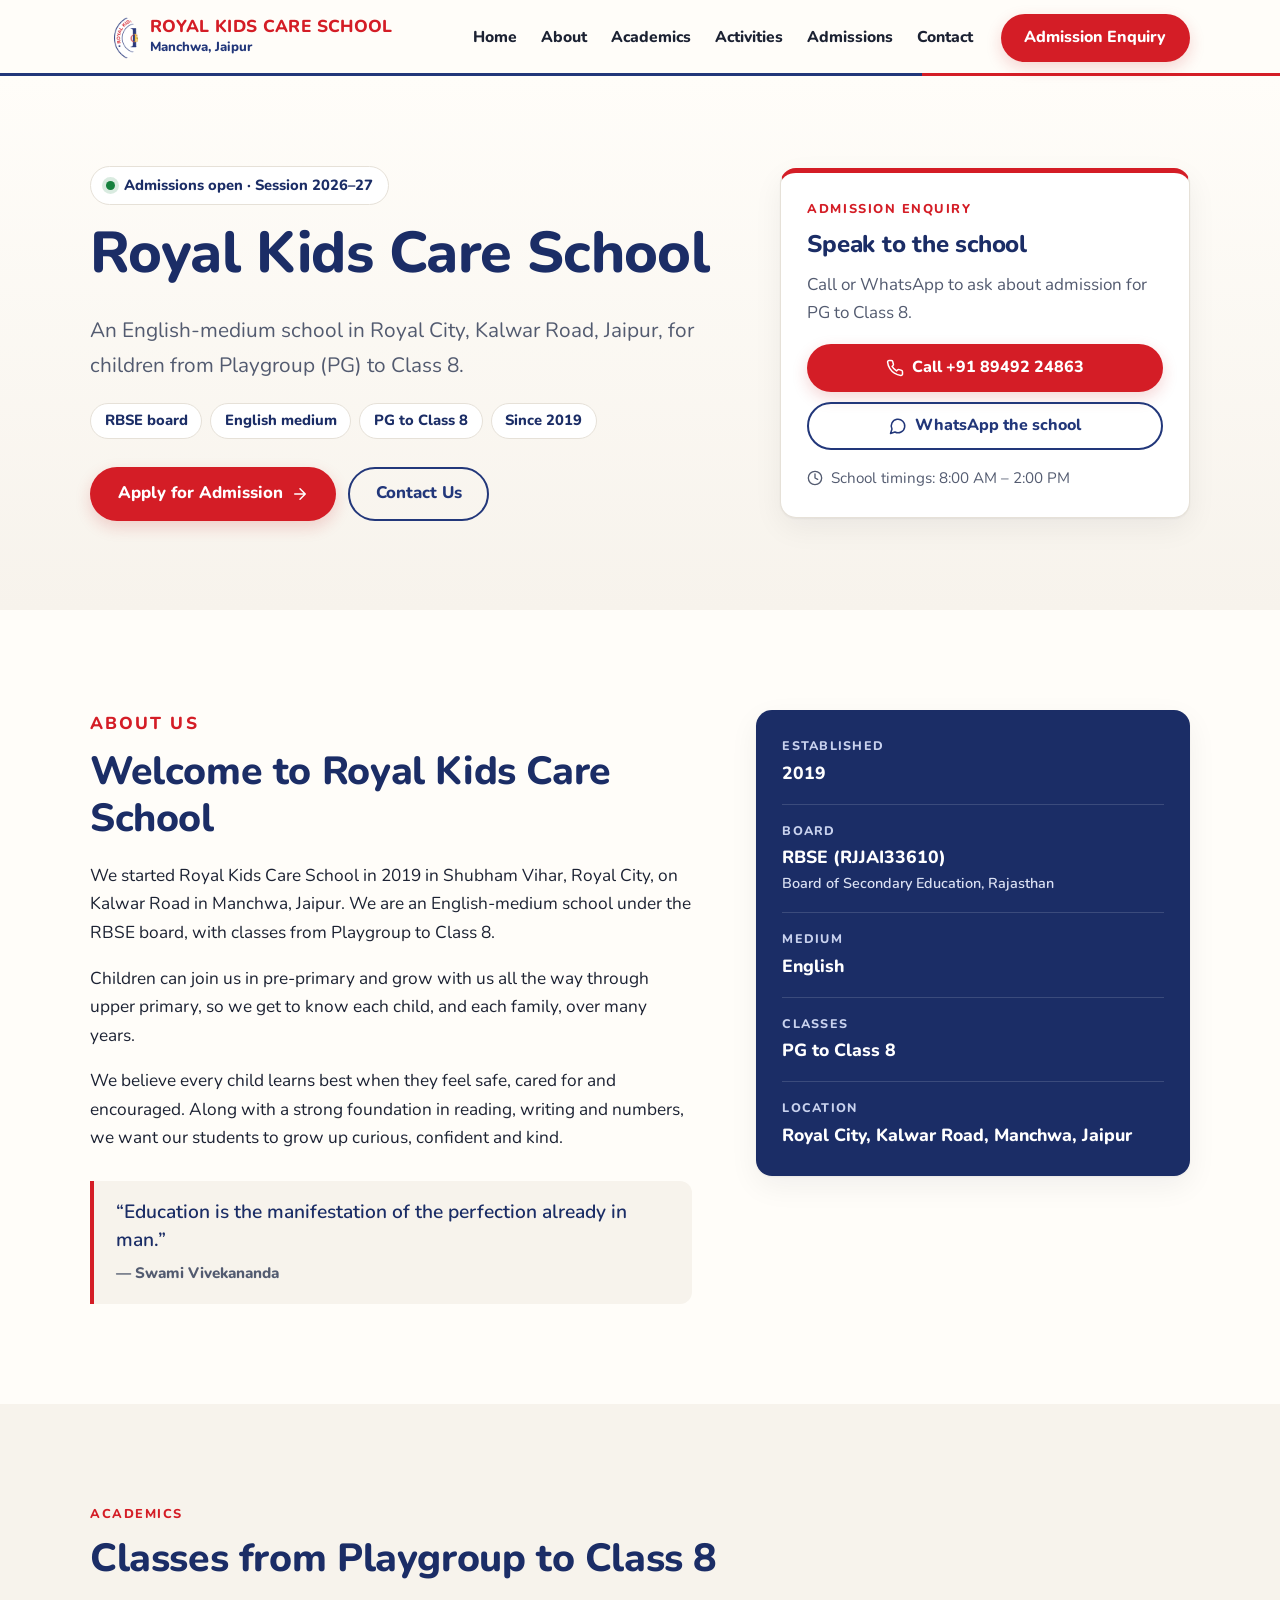
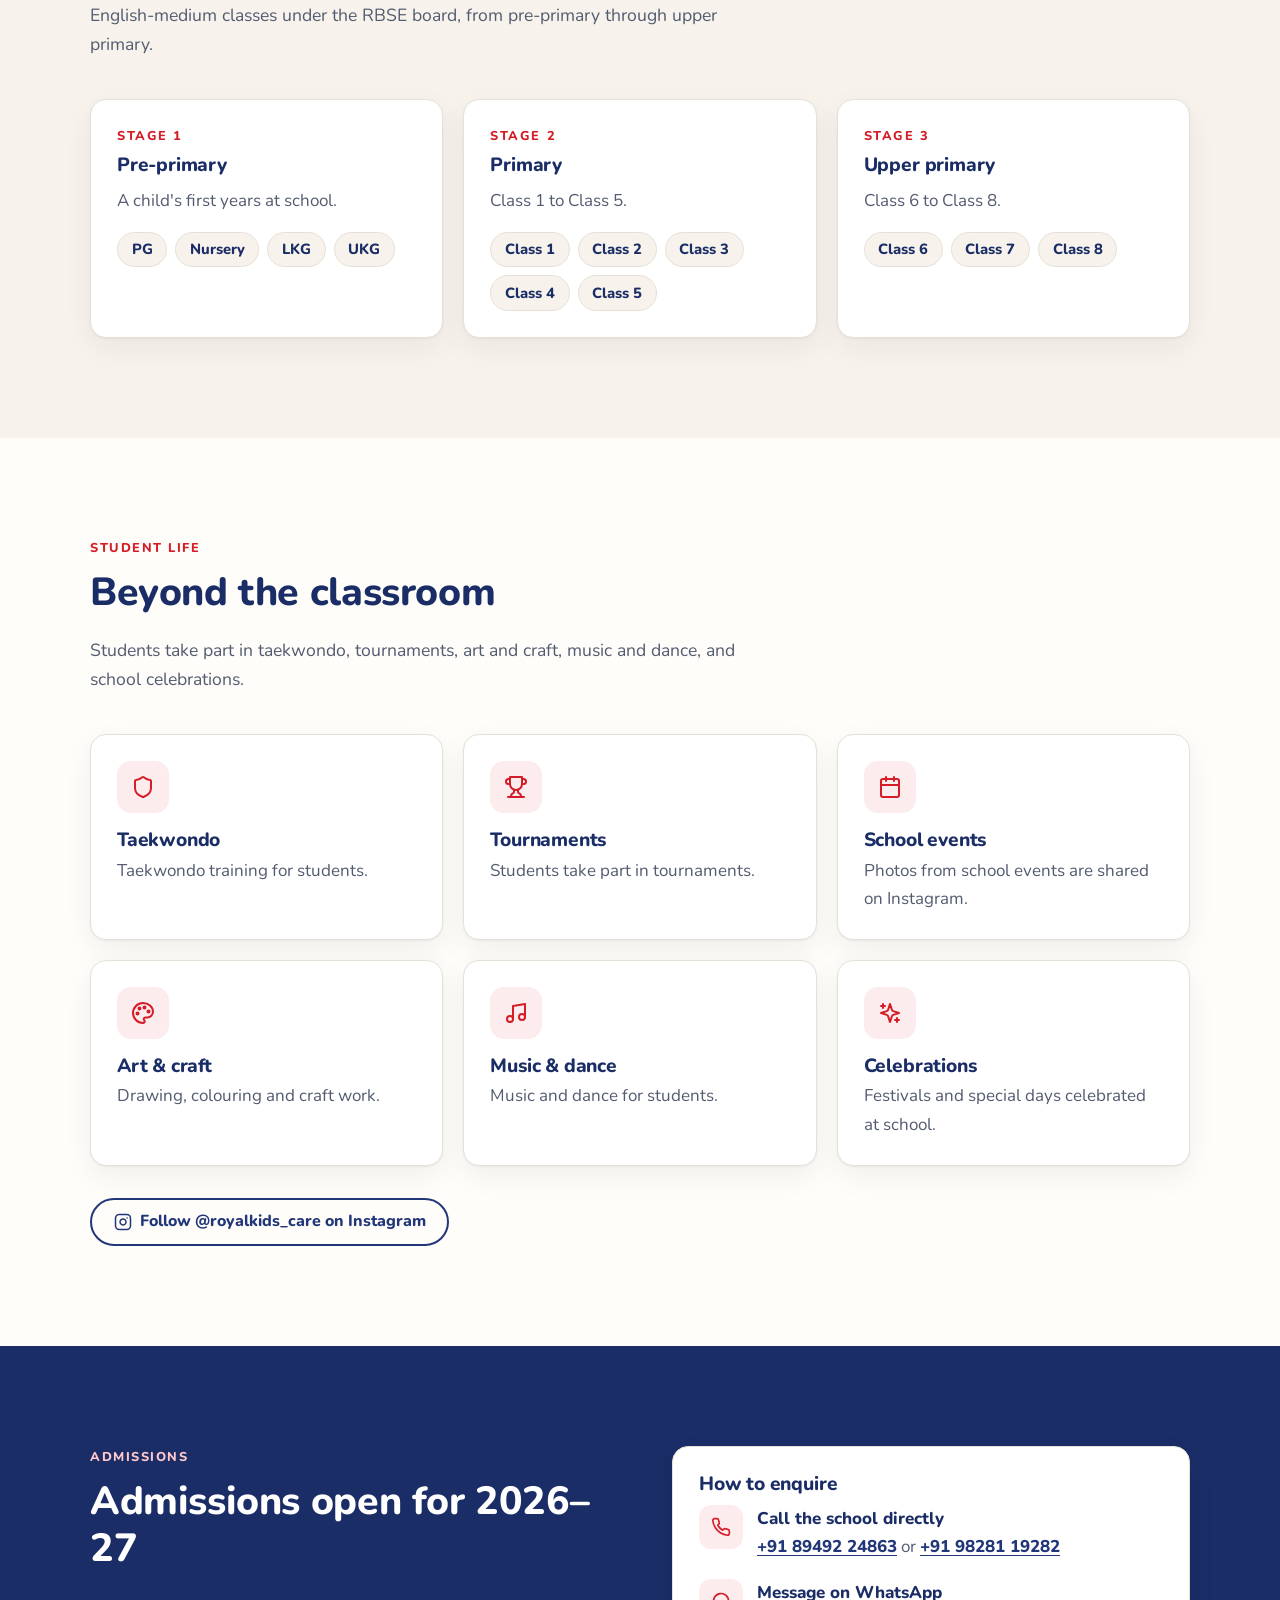
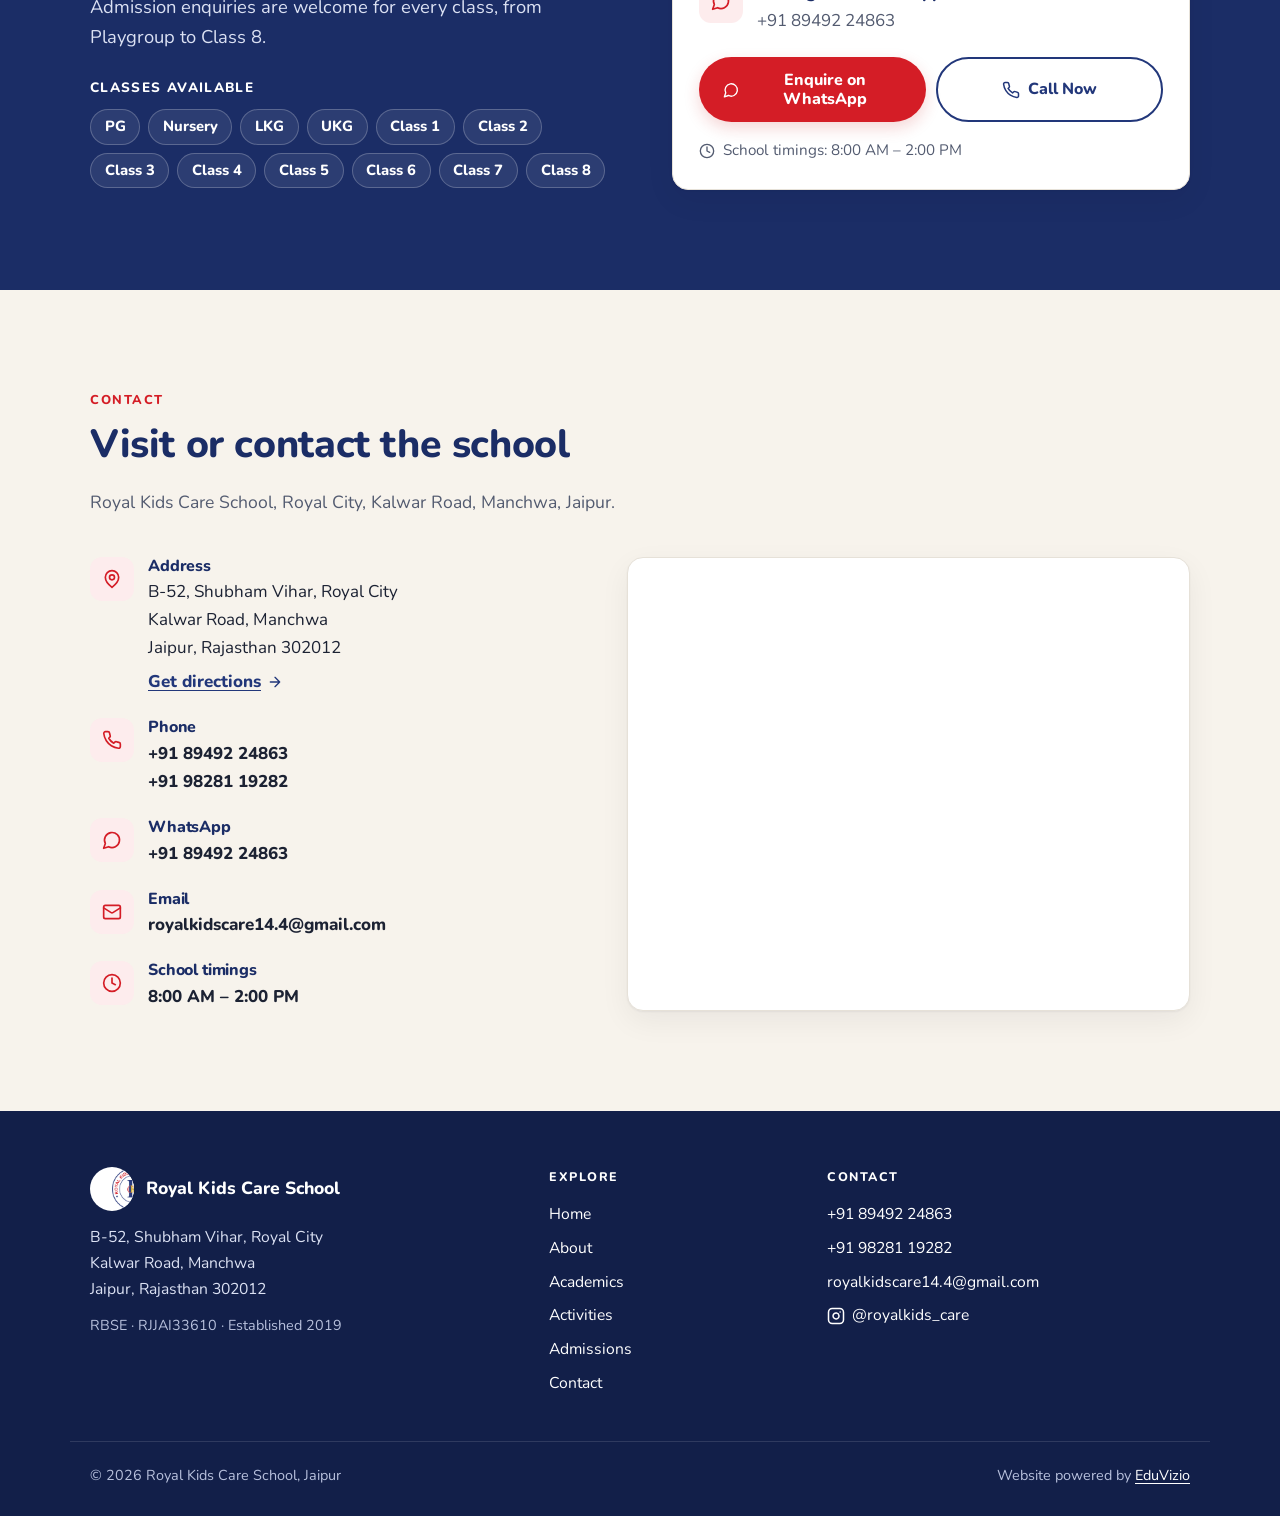
==== index.html @ eaf53ec9 "first" ====
<!doctype html>
<html lang="en-IN">
  <head>
    <meta charset="UTF-8" />
    <meta name="viewport" content="width=device-width, initial-scale=1, viewport-fit=cover" />
    <script>document.documentElement.classList.add('js')</script>
    <title>Royal Kids Care School, Jaipur | English Medium, PG to Class 8</title>
    <meta name="description" content="Royal Kids Care School in Royal City, Kalwar Road, Manchwa, Jaipur: an English-medium RBSE school for Playgroup to Class 8, established in 2019. Admissions open for 2026–27." />
    <link rel="canonical" href="https://royalkidscare.eduvizio.com/" />
    <meta name="theme-color" content="#1b2d66" />
    <meta property="og:type" content="website" />
    <meta property="og:site_name" content="Royal Kids Care School" />
    <meta property="og:title" content="Royal Kids Care School, Jaipur | English Medium, PG to Class 8" />
    <meta property="og:description" content="Royal Kids Care School in Royal City, Kalwar Road, Manchwa, Jaipur: an English-medium RBSE school for Playgroup to Class 8, established in 2019. Admissions open for 2026–27." />
    <meta property="og:url" content="https://royalkidscare.eduvizio.com/" />
    <meta property="og:locale" content="en_IN" />
    <meta name="twitter:card" content="summary" />
    <meta property="og:image" content="https://royalkidscare.eduvizio.com/logo.png" />
    <link rel="icon" href="logo.png" />
    <script type="application/ld+json">{"@context":"https://schema.org","@type":"School","name":"Royal Kids Care School","url":"https://royalkidscare.eduvizio.com/","logo":"https://royalkidscare.eduvizio.com/logo.png","image":"https://royalkidscare.eduvizio.com/logo.png","foundingDate":"2019","telephone":["+918949224863","+919828119282"],"email":"royalkidscare14.4@gmail.com","address":{"@type":"PostalAddress","streetAddress":"B-52, Shubham Vihar, Royal City, Kalwar Road, Manchwa","addressLocality":"Jaipur","addressRegion":"Rajasthan","postalCode":"302012","addressCountry":"IN"},"sameAs":["https://www.instagram.com/royalkids_care/"]}</script>
    <script type="module" crossorigin src="./assets/index-CPxbyKMM.js"></script>
    <link rel="stylesheet" crossorigin href="./assets/index-C3GhK0NW.css">
  </head>
  <body>
    <div id="root"><a class="skip-link" href="#main">Skip to content</a><header class="site-header" data-header="true"><div class="wrap header-inner"><a class="brand" href="#top"><img class="logo" src="logo.png" alt="" width="48" height="48"/><span class="brand-text"><span class="brand-name">Royal Kids Care School</span><span class="brand-place">Manchwa, Jaipur</span></span></a><button type="button" class="nav-toggle" aria-expanded="false" aria-controls="site-nav" data-nav-toggle="true"><svg class="icon-open" width="22" height="22" viewBox="0 0 24 24" fill="none" stroke="currentColor" stroke-width="2" stroke-linecap="round" stroke-linejoin="round" aria-hidden="true" focusable="false"><path d="M4 6h16M4 12h16M4 18h16"></path></svg><svg class="icon-close" width="22" height="22" viewBox="0 0 24 24" fill="none" stroke="currentColor" stroke-width="2" stroke-linecap="round" stroke-linejoin="round" aria-hidden="true" focusable="false"><path d="M18 6 6 18M6 6l12 12"></path></svg><span class="sr-only">Menu</span></button><nav id="site-nav" class="site-nav" aria-label="Main" data-nav="true"><ul><li><a href="#top">Home</a></li><li><a href="#about">About</a></li><li><a href="#academics">Academics</a></li><li><a href="#activities">Activities</a></li><li><a href="#admissions">Admissions</a></li><li><a href="#contact">Contact</a></li></ul><a class="btn btn-primary header-cta" href="#admissions">Admission Enquiry</a></nav></div></header><main id="main"><section class="hero" id="top" aria-labelledby="hero-title"><div class="wrap hero-grid"><div class="hero-copy"><p class="badge"><span class="badge-dot" aria-hidden="true"></span>Admissions open · Session 2026–27</p><h1 id="hero-title">Royal Kids Care School</h1><p class="lead">An English-medium school in Royal City, Kalwar Road, Jaipur, for children from Playgroup (PG) to Class 8.</p><ul class="chips" aria-label="Key facts"><li>RBSE board</li><li>English medium</li><li>PG to Class 8</li><li>Since 2019</li></ul><div class="actions"><a class="btn btn-primary btn-lg" href="#admissions">Apply for Admission <svg width="18" height="18" viewBox="0 0 24 24" fill="none" stroke="currentColor" stroke-width="2" stroke-linecap="round" stroke-linejoin="round" aria-hidden="true" focusable="false"><path d="M5 12h14m-7-7 7 7-7 7"></path></svg></a><a class="btn btn-outline btn-lg" href="#contact">Contact Us</a></div></div><aside class="card hero-card" aria-labelledby="hero-card-title"><p class="eyebrow">Admission enquiry</p><h2 id="hero-card-title">Speak to the school</h2><p class="muted">Call or WhatsApp to ask about admission for PG to Class 8.</p><div class="stack"><a class="btn btn-primary" href="tel:+918949224863"><svg width="18" height="18" viewBox="0 0 24 24" fill="none" stroke="currentColor" stroke-width="2" stroke-linecap="round" stroke-linejoin="round" aria-hidden="true" focusable="false"><path d="M22 16.92v3a2 2 0 0 1-2.18 2 19.79 19.79 0 0 1-8.63-3.07 19.5 19.5 0 0 1-6-6 19.79 19.79 0 0 1-3.07-8.67A2 2 0 0 1 4.11 2h3a2 2 0 0 1 2 1.72 12.84 12.84 0 0 0 .7 2.81 2 2 0 0 1-.45 2.11L8.09 9.91a16 16 0 0 0 6 6l1.27-1.27a2 2 0 0 1 2.11-.45 12.84 12.84 0 0 0 2.81.7A2 2 0 0 1 22 16.92z"></path></svg> Call +91 89492 24863</a><a class="btn btn-outline" href="https://wa.me/918949224863?text=Hello%2C%20I%20would%20like%20to%20enquire%20about%20admission%20for%20the%202026%E2%80%9327%20session%20at%20Royal%20Kids%20Care%20School." target="_blank" rel="noopener noreferrer"><svg width="18" height="18" viewBox="0 0 24 24" fill="none" stroke="currentColor" stroke-width="2" stroke-linecap="round" stroke-linejoin="round" aria-hidden="true" focusable="false"><path d="M7.9 20A9 9 0 1 0 4 16.1L2 22Z"></path></svg> WhatsApp the school</a></div><p class="meta-line"><svg width="16" height="16" viewBox="0 0 24 24" fill="none" stroke="currentColor" stroke-width="2" stroke-linecap="round" stroke-linejoin="round" aria-hidden="true" focusable="false"><circle cx="12" cy="12" r="10"></circle><path d="M12 6v6l4 2"></path></svg> School timings: 8:00 AM – 2:00 PM</p></aside></div></section><section id="about" class="section" aria-labelledby="about-title"><div class="wrap about-grid"><div class="about-copy"><p class="eyebrow">About us</p><h2 id="about-title">Welcome to Royal Kids Care School</h2><p>We started Royal Kids Care School in 2019 in Shubham Vihar, Royal City, on Kalwar Road in Manchwa, Jaipur. We are an English-medium school under the RBSE board, with classes from Playgroup to Class 8.</p><p>Children can join us in pre-primary and grow with us all the way through upper primary, so we get to know each child, and each family, over many years.</p><p>We believe every child learns best when they feel safe, cared for and encouraged. Along with a strong foundation in reading, writing and numbers, we want our students to grow up curious, confident and kind.</p><figure class="about-quote"><blockquote><p>“Education is the manifestation of the perfection already in man.”</p></blockquote><figcaption>— Swami Vivekananda</figcaption></figure></div><aside class="facts-card" aria-label="School details"><dl class="facts"><div><dt>Established</dt><dd>2019</dd></div><div><dt>Board</dt><dd>RBSE (RJJAI33610)<span class="facts-sub">Board of Secondary Education, Rajasthan</span></dd></div><div><dt>Medium</dt><dd>English</dd></div><div><dt>Classes</dt><dd>PG to Class 8</dd></div><div><dt>Location</dt><dd>Royal City, Kalwar Road, Manchwa, Jaipur</dd></div></dl></aside></div></section><section id="academics" class="section section-tint" aria-labelledby="academics-title"><div class="wrap"><div class="section-head"><p class="eyebrow">Academics</p><h2 id="academics-title">Classes from Playgroup to Class 8</h2><p class="section-lead">English-medium classes under the RBSE board, from pre-primary through upper primary.</p></div><div class="grid-3"><article class="card card-lift stage"><p class="stage-num">Stage 1</p><h3>Pre-primary</h3><p class="muted">A child&#x27;s first years at school.</p><ul class="chips" aria-label="Pre-primary classes"><li>PG</li><li>Nursery</li><li>LKG</li><li>UKG</li></ul></article><article class="card card-lift stage"><p class="stage-num">Stage 2</p><h3>Primary</h3><p class="muted">Class 1 to Class 5.</p><ul class="chips" aria-label="Primary classes"><li>Class 1</li><li>Class 2</li><li>Class 3</li><li>Class 4</li><li>Class 5</li></ul></article><article class="card card-lift stage"><p class="stage-num">Stage 3</p><h3>Upper primary</h3><p class="muted">Class 6 to Class 8.</p><ul class="chips" aria-label="Upper primary classes"><li>Class 6</li><li>Class 7</li><li>Class 8</li></ul></article></div></div></section><section id="activities" class="section" aria-labelledby="activities-title"><div class="wrap"><div class="section-head"><p class="eyebrow">Student life</p><h2 id="activities-title">Beyond the classroom</h2><p class="section-lead">Students take part in taekwondo, tournaments, art and craft, music and dance, and school celebrations.</p></div><div class="grid-3"><article class="card card-lift activity"><span class="icon-tile"><svg width="24" height="24" viewBox="0 0 24 24" fill="none" stroke="currentColor" stroke-width="2" stroke-linecap="round" stroke-linejoin="round" aria-hidden="true" focusable="false"><path d="M20 13c0 5-3.5 7.5-7.66 8.95a1 1 0 0 1-.67-.01C7.5 20.5 4 18 4 13V6a1 1 0 0 1 1-1c2 0 4.5-1.2 6.24-2.72a1.17 1.17 0 0 1 1.52 0C14.51 3.81 17 5 19 5a1 1 0 0 1 1 1z"></path></svg></span><h3>Taekwondo</h3><p class="muted">Taekwondo training for students.</p></article><article class="card card-lift activity"><span class="icon-tile"><svg width="24" height="24" viewBox="0 0 24 24" fill="none" stroke="currentColor" stroke-width="2" stroke-linecap="round" stroke-linejoin="round" aria-hidden="true" focusable="false"><path d="M6 9H4.5a2.5 2.5 0 0 1 0-5H6M18 9h1.5a2.5 2.5 0 0 0 0-5H18M4 22h16"></path><path d="M10 14.66V17c0 .55-.47.98-.97 1.21C7.85 18.75 7 20.24 7 22M14 14.66V17c0 .55.47.98.97 1.21C16.15 18.75 17 20.24 17 22"></path><path d="M18 2H6v7a6 6 0 0 0 12 0V2Z"></path></svg></span><h3>Tournaments</h3><p class="muted">Students take part in tournaments.</p></article><article class="card card-lift activity"><span class="icon-tile"><svg width="24" height="24" viewBox="0 0 24 24" fill="none" stroke="currentColor" stroke-width="2" stroke-linecap="round" stroke-linejoin="round" aria-hidden="true" focusable="false"><rect width="18" height="18" x="3" y="4" rx="2"></rect><path d="M8 2v4M16 2v4M3 10h18"></path></svg></span><h3>School events</h3><p class="muted">Photos from school events are shared on Instagram.</p></article><article class="card card-lift activity"><span class="icon-tile"><svg width="24" height="24" viewBox="0 0 24 24" fill="none" stroke="currentColor" stroke-width="2" stroke-linecap="round" stroke-linejoin="round" aria-hidden="true" focusable="false"><path d="M12 2C6.5 2 2 6.5 2 12s4.5 10 10 10c.93 0 1.65-.75 1.65-1.69 0-.44-.18-.84-.44-1.13-.29-.29-.44-.65-.44-1.13a1.64 1.64 0 0 1 1.67-1.67h2c3.05 0 5.55-2.5 5.55-5.55C21.97 6.01 17.46 2 12 2z"></path><circle cx="13.5" cy="6.5" r="1"></circle><circle cx="17.5" cy="10.5" r="1"></circle><circle cx="8.5" cy="7.5" r="1"></circle><circle cx="6.5" cy="12.5" r="1"></circle></svg></span><h3>Art &amp; craft</h3><p class="muted">Drawing, colouring and craft work.</p></article><article class="card card-lift activity"><span class="icon-tile"><svg width="24" height="24" viewBox="0 0 24 24" fill="none" stroke="currentColor" stroke-width="2" stroke-linecap="round" stroke-linejoin="round" aria-hidden="true" focusable="false"><path d="M9 18V5l12-2v13"></path><circle cx="6" cy="18" r="3"></circle><circle cx="18" cy="16" r="3"></circle></svg></span><h3>Music &amp; dance</h3><p class="muted">Music and dance for students.</p></article><article class="card card-lift activity"><span class="icon-tile"><svg width="24" height="24" viewBox="0 0 24 24" fill="none" stroke="currentColor" stroke-width="2" stroke-linecap="round" stroke-linejoin="round" aria-hidden="true" focusable="false"><path d="m12 3-1.9 5.8a2 2 0 0 1-1.3 1.3L3 12l5.8 1.9a2 2 0 0 1 1.3 1.3L12 21l1.9-5.8a2 2 0 0 1 1.3-1.3L21 12l-5.8-1.9a2 2 0 0 1-1.3-1.3Z"></path><path d="M5 3v4M3 5h4M19 17v4M17 19h4"></path></svg></span><h3>Celebrations</h3><p class="muted">Festivals and special days celebrated at school.</p></article></div><p class="section-foot"><a class="btn btn-outline" href="https://www.instagram.com/royalkids_care/" target="_blank" rel="noopener noreferrer"><svg width="18" height="18" viewBox="0 0 24 24" fill="none" stroke="currentColor" stroke-width="2" stroke-linecap="round" stroke-linejoin="round" aria-hidden="true" focusable="false"><rect width="20" height="20" x="2" y="2" rx="5"></rect><path d="M16 11.37A4 4 0 1 1 12.63 8 4 4 0 0 1 16 11.37z"></path><path d="M17.5 6.5h.01"></path></svg> Follow @royalkids_care on Instagram</a></p></div></section><section id="admissions" class="section admissions" aria-labelledby="admissions-title"><div class="wrap admissions-grid"><div><p class="eyebrow">Admissions</p><h2 id="admissions-title">Admissions open for 2026–27</h2><p class="admissions-lead">Admission enquiries are welcome for every class, from Playgroup to Class 8.</p><h3 class="small-title">Classes available</h3><ul class="chips chips-on-dark"><li>PG</li><li>Nursery</li><li>LKG</li><li>UKG</li><li>Class 1</li><li>Class 2</li><li>Class 3</li><li>Class 4</li><li>Class 5</li><li>Class 6</li><li>Class 7</li><li>Class 8</li></ul></div><div class="card enquire-card"><h3>How to enquire</h3><ul class="ways"><li><span class="icon-tile icon-tile-sm"><svg width="20" height="20" viewBox="0 0 24 24" fill="none" stroke="currentColor" stroke-width="2" stroke-linecap="round" stroke-linejoin="round" aria-hidden="true" focusable="false"><path d="M22 16.92v3a2 2 0 0 1-2.18 2 19.79 19.79 0 0 1-8.63-3.07 19.5 19.5 0 0 1-6-6 19.79 19.79 0 0 1-3.07-8.67A2 2 0 0 1 4.11 2h3a2 2 0 0 1 2 1.72 12.84 12.84 0 0 0 .7 2.81 2 2 0 0 1-.45 2.11L8.09 9.91a16 16 0 0 0 6 6l1.27-1.27a2 2 0 0 1 2.11-.45 12.84 12.84 0 0 0 2.81.7A2 2 0 0 1 22 16.92z"></path></svg></span><div><strong>Call the school directly</strong><p><span><a href="tel:+918949224863">+91 89492 24863</a></span><span> or <a href="tel:+919828119282">+91 98281 19282</a></span></p></div></li><li><span class="icon-tile icon-tile-sm"><svg width="20" height="20" viewBox="0 0 24 24" fill="none" stroke="currentColor" stroke-width="2" stroke-linecap="round" stroke-linejoin="round" aria-hidden="true" focusable="false"><path d="M7.9 20A9 9 0 1 0 4 16.1L2 22Z"></path></svg></span><div><strong>Message on WhatsApp</strong><p>+91 89492 24863</p></div></li></ul><div class="stack stack-2"><a class="btn btn-primary" href="https://wa.me/918949224863?text=Hello%2C%20I%20would%20like%20to%20enquire%20about%20admission%20for%20the%202026%E2%80%9327%20session%20at%20Royal%20Kids%20Care%20School." target="_blank" rel="noopener noreferrer"><svg width="18" height="18" viewBox="0 0 24 24" fill="none" stroke="currentColor" stroke-width="2" stroke-linecap="round" stroke-linejoin="round" aria-hidden="true" focusable="false"><path d="M7.9 20A9 9 0 1 0 4 16.1L2 22Z"></path></svg> Enquire on WhatsApp</a><a class="btn btn-outline" href="tel:+918949224863"><svg width="18" height="18" viewBox="0 0 24 24" fill="none" stroke="currentColor" stroke-width="2" stroke-linecap="round" stroke-linejoin="round" aria-hidden="true" focusable="false"><path d="M22 16.92v3a2 2 0 0 1-2.18 2 19.79 19.79 0 0 1-8.63-3.07 19.5 19.5 0 0 1-6-6 19.79 19.79 0 0 1-3.07-8.67A2 2 0 0 1 4.11 2h3a2 2 0 0 1 2 1.72 12.84 12.84 0 0 0 .7 2.81 2 2 0 0 1-.45 2.11L8.09 9.91a16 16 0 0 0 6 6l1.27-1.27a2 2 0 0 1 2.11-.45 12.84 12.84 0 0 0 2.81.7A2 2 0 0 1 22 16.92z"></path></svg> Call Now</a></div><p class="meta-line"><svg width="16" height="16" viewBox="0 0 24 24" fill="none" stroke="currentColor" stroke-width="2" stroke-linecap="round" stroke-linejoin="round" aria-hidden="true" focusable="false"><circle cx="12" cy="12" r="10"></circle><path d="M12 6v6l4 2"></path></svg> School timings: 8:00 AM – 2:00 PM</p></div></div></section><section id="contact" class="section section-tint" aria-labelledby="contact-title"><div class="wrap"><div class="section-head"><p class="eyebrow">Contact</p><h2 id="contact-title">Visit or contact the school</h2><p class="section-lead">Royal Kids Care School, Royal City, Kalwar Road, Manchwa, Jaipur.</p></div><div class="contact-grid"><ul class="contact-list"><li><span class="icon-tile icon-tile-sm"><svg width="20" height="20" viewBox="0 0 24 24" fill="none" stroke="currentColor" stroke-width="2" stroke-linecap="round" stroke-linejoin="round" aria-hidden="true" focusable="false"><path d="M20 10c0 6-8 12-8 12s-8-6-8-12a8 8 0 0 1 16 0Z"></path><circle cx="12" cy="10" r="3"></circle></svg></span><div><h3>Address</h3><address><span class="address-line">B-52, Shubham Vihar, Royal City</span><span class="address-line">Kalwar Road, Manchwa</span><span class="address-line">Jaipur, Rajasthan 302012</span></address><a class="text-link" href="https://www.google.com/maps/search/?api=1&amp;query=Royal%20Kids%20Care%2C%20B-52%20Shubham%20Vihar%2C%20Royal%20City%2C%20Manchwa%2C%20Jaipur" target="_blank" rel="noopener noreferrer">Get directions <svg width="16" height="16" viewBox="0 0 24 24" fill="none" stroke="currentColor" stroke-width="2" stroke-linecap="round" stroke-linejoin="round" aria-hidden="true" focusable="false"><path d="M5 12h14m-7-7 7 7-7 7"></path></svg></a></div></li><li><span class="icon-tile icon-tile-sm"><svg width="20" height="20" viewBox="0 0 24 24" fill="none" stroke="currentColor" stroke-width="2" stroke-linecap="round" stroke-linejoin="round" aria-hidden="true" focusable="false"><path d="M22 16.92v3a2 2 0 0 1-2.18 2 19.79 19.79 0 0 1-8.63-3.07 19.5 19.5 0 0 1-6-6 19.79 19.79 0 0 1-3.07-8.67A2 2 0 0 1 4.11 2h3a2 2 0 0 1 2 1.72 12.84 12.84 0 0 0 .7 2.81 2 2 0 0 1-.45 2.11L8.09 9.91a16 16 0 0 0 6 6l1.27-1.27a2 2 0 0 1 2.11-.45 12.84 12.84 0 0 0 2.81.7A2 2 0 0 1 22 16.92z"></path></svg></span><div><h3>Phone</h3><a class="contact-value" href="tel:+918949224863">+91 89492 24863</a><a class="contact-value" href="tel:+919828119282">+91 98281 19282</a></div></li><li><span class="icon-tile icon-tile-sm"><svg width="20" height="20" viewBox="0 0 24 24" fill="none" stroke="currentColor" stroke-width="2" stroke-linecap="round" stroke-linejoin="round" aria-hidden="true" focusable="false"><path d="M7.9 20A9 9 0 1 0 4 16.1L2 22Z"></path></svg></span><div><h3>WhatsApp</h3><a class="contact-value" href="https://wa.me/918949224863?text=Hello%2C%20I%20would%20like%20to%20enquire%20about%20admission%20for%20the%202026%E2%80%9327%20session%20at%20Royal%20Kids%20Care%20School." target="_blank" rel="noopener noreferrer">+91 89492 24863</a></div></li><li><span class="icon-tile icon-tile-sm"><svg width="20" height="20" viewBox="0 0 24 24" fill="none" stroke="currentColor" stroke-width="2" stroke-linecap="round" stroke-linejoin="round" aria-hidden="true" focusable="false"><rect width="20" height="16" x="2" y="4" rx="2"></rect><path d="m22 7-8.97 5.7a1.94 1.94 0 0 1-2.06 0L2 7"></path></svg></span><div><h3>Email</h3><a class="contact-value" href="mailto:royalkidscare14.4@gmail.com">royalkidscare14.4@gmail.com</a></div></li><li><span class="icon-tile icon-tile-sm"><svg width="20" height="20" viewBox="0 0 24 24" fill="none" stroke="currentColor" stroke-width="2" stroke-linecap="round" stroke-linejoin="round" aria-hidden="true" focusable="false"><circle cx="12" cy="12" r="10"></circle><path d="M12 6v6l4 2"></path></svg></span><div><h3>School timings</h3><p class="contact-value">8:00 AM – 2:00 PM</p></div></li></ul><div class="map"><iframe title="Map showing Royal Kids Care School" src="https://www.google.com/maps?q=Royal%20Kids%20Care%2C%20B-52%20Shubham%20Vihar%2C%20Royal%20City%2C%20Manchwa%2C%20Jaipur&amp;output=embed" loading="lazy" referrerPolicy="no-referrer-when-downgrade" allowfullscreen=""></iframe></div></div></div></section></main><footer class="site-footer"><div class="wrap footer-grid"><div><div class="footer-brand"><img class="logo" src="logo.png" alt="" width="44" height="44"/><span class="footer-name">Royal Kids Care School</span></div><address class="footer-address"><span class="address-line">B-52, Shubham Vihar, Royal City</span><span class="address-line">Kalwar Road, Manchwa</span><span class="address-line">Jaipur, Rajasthan 302012</span></address><p class="footer-note">RBSE · RJJAI33610 · Established 2019</p></div><nav aria-label="Footer"><p class="footer-title">Explore</p><ul class="footer-links"><li><a href="#top">Home</a></li><li><a href="#about">About</a></li><li><a href="#academics">Academics</a></li><li><a href="#activities">Activities</a></li><li><a href="#admissions">Admissions</a></li><li><a href="#contact">Contact</a></li></ul></nav><div><p class="footer-title">Contact</p><ul class="footer-links"><li><a href="tel:+918949224863">+91 89492 24863</a></li><li><a href="tel:+919828119282">+91 98281 19282</a></li><li><a href="mailto:royalkidscare14.4@gmail.com">royalkidscare14.4@gmail.com</a></li><li><a class="footer-social" href="https://www.instagram.com/royalkids_care/" target="_blank" rel="noopener noreferrer"><svg width="18" height="18" viewBox="0 0 24 24" fill="none" stroke="currentColor" stroke-width="2" stroke-linecap="round" stroke-linejoin="round" aria-hidden="true" focusable="false"><rect width="20" height="20" x="2" y="2" rx="5"></rect><path d="M16 11.37A4 4 0 1 1 12.63 8 4 4 0 0 1 16 11.37z"></path><path d="M17.5 6.5h.01"></path></svg> @royalkids_care</a></li></ul></div></div><div class="wrap footer-bottom"><p>© 2026 Royal Kids Care School, Jaipur</p><p>Website powered by <a href="https://eduvizio.com" target="_blank" rel="noopener">EduVizio</a></p></div></footer><div class="mobile-cta"><a class="btn btn-outline" href="tel:+918949224863"><svg width="18" height="18" viewBox="0 0 24 24" fill="none" stroke="currentColor" stroke-width="2" stroke-linecap="round" stroke-linejoin="round" aria-hidden="true" focusable="false"><path d="M22 16.92v3a2 2 0 0 1-2.18 2 19.79 19.79 0 0 1-8.63-3.07 19.5 19.5 0 0 1-6-6 19.79 19.79 0 0 1-3.07-8.67A2 2 0 0 1 4.11 2h3a2 2 0 0 1 2 1.72 12.84 12.84 0 0 0 .7 2.81 2 2 0 0 1-.45 2.11L8.09 9.91a16 16 0 0 0 6 6l1.27-1.27a2 2 0 0 1 2.11-.45 12.84 12.84 0 0 0 2.81.7A2 2 0 0 1 22 16.92z"></path></svg> Call</a><a class="btn btn-primary" href="https://wa.me/918949224863?text=Hello%2C%20I%20would%20like%20to%20enquire%20about%20admission%20for%20the%202026%E2%80%9327%20session%20at%20Royal%20Kids%20Care%20School." target="_blank" rel="noopener noreferrer"><svg width="18" height="18" viewBox="0 0 24 24" fill="none" stroke="currentColor" stroke-width="2" stroke-linecap="round" stroke-linejoin="round" aria-hidden="true" focusable="false"><path d="M7.9 20A9 9 0 1 0 4 16.1L2 22Z"></path></svg> WhatsApp</a></div></div>
  </body>
</html>
---- assets/index-C3GhK0NW.css ----
@font-face{font-family:Nunito;font-style:normal;font-display:swap;font-weight:400;src:url(./nunito-latin-400-normal-r8SDr6Up.woff2) format("woff2"),url(./nunito-latin-400-normal-DKg4f3fz.woff) format("woff")}@font-face{font-family:Nunito;font-style:normal;font-display:swap;font-weight:600;src:url(./nunito-latin-600-normal-Br8yIETf.woff2) format("woff2"),url(./nunito-latin-600-normal-Cd0eNu1l.woff) format("woff")}@font-face{font-family:Nunito;font-style:normal;font-display:swap;font-weight:800;src:url(./nunito-latin-800-normal-Dz8SOQK_.woff2) format("woff2"),url(./nunito-latin-800-normal-D-J0wlBY.woff) format("woff")}:root{--brand: #1f3a8a;--brand-strong: #172b66;--brand-deep: #0f1d45;--accent: #c81e1e;--accent-strong: #a51717;--accent-soft: #fdecec;--ink: #1c2233;--muted: #535b70;--line: #e6e1d8;--bg: #fffdf9;--surface: #ffffff;--tint: #f7f3ec;--live: #15803d;--radius: 16px;--shadow: 0 1px 2px rgba(20, 24, 40, .05), 0 10px 30px rgba(20, 24, 40, .06);--shadow-lift: 0 2px 4px rgba(20, 24, 40, .06), 0 18px 40px rgba(20, 24, 40, .1);--font: "Nunito", system-ui, -apple-system, "Segoe UI", Roboto, "Helvetica Neue", Arial, sans-serif;--wrap: 1140px;--header-h: 76px}*,*:before,*:after{box-sizing:border-box}html{scroll-behavior:smooth;scroll-padding-top:calc(var(--header-h) + 12px);-webkit-text-size-adjust:100%}body{margin:0;font-family:var(--font);font-size:1.0625rem;line-height:1.65;color:var(--ink);background:var(--bg);-webkit-font-smoothing:antialiased}img{max-width:100%;height:auto;display:block}a{color:var(--brand);text-underline-offset:3px}a:hover{color:var(--accent-strong)}:focus-visible{outline:3px solid var(--accent);outline-offset:3px;border-radius:6px}h1,h2,h3{margin:0 0 .5em;line-height:1.2;font-weight:800;color:var(--brand-strong);letter-spacing:-.01em}h1{font-size:clamp(2.2rem,4.5vw + 1rem,3.6rem);line-height:1.08}h2{font-size:clamp(1.7rem,2.2vw + 1rem,2.45rem)}h3{font-size:1.2rem}p{margin:0 0 1em}address{font-style:normal}.wrap{width:100%;max-width:var(--wrap);margin-inline:auto;padding-inline:20px}.sr-only{position:absolute;width:1px;height:1px;margin:-1px;padding:0;overflow:hidden;clip:rect(0 0 0 0);white-space:nowrap;border:0}.skip-link{position:absolute;left:12px;top:-80px;z-index:100;padding:10px 16px;border-radius:10px;background:var(--brand-strong);color:#fff;font-weight:800}.skip-link:focus{top:12px;color:#fff}.muted{color:var(--muted)}.eyebrow{margin:0 0 .6rem;font-size:.8rem;font-weight:800;letter-spacing:.12em;text-transform:uppercase;color:var(--accent)}.todo{display:block;margin:0 0 1em;padding:10px 14px;border:2px dashed #d97706;border-radius:10px;background:#fffbeb;color:#92400e;font-size:.92rem;font-weight:700;line-height:1.45}.btn{display:inline-flex;align-items:center;justify-content:center;gap:.5rem;min-height:48px;padding:.7rem 1.35rem;border:2px solid transparent;border-radius:999px;font:inherit;font-weight:800;font-size:1rem;line-height:1.2;text-align:center;text-decoration:none;cursor:pointer;transition:background-color .15s ease,color .15s ease,border-color .15s ease,box-shadow .15s ease}.btn-lg{min-height:54px;padding:.85rem 1.6rem;font-size:1.05rem}.btn-primary{background:var(--accent);color:#fff;box-shadow:0 6px 16px #c81e1e2e}.btn-primary:hover{background:var(--accent-strong);color:#fff}.btn-outline{border-color:var(--brand);background:transparent;color:var(--brand)}.btn-outline:hover{background:var(--brand);color:#fff}.chips{display:flex;flex-wrap:wrap;gap:8px;margin:0;padding:0;list-style:none}.chips li{padding:.3rem .85rem;border:1px solid var(--line);border-radius:999px;background:var(--surface);font-size:.92rem;font-weight:700;color:var(--brand-strong)}.card{padding:26px;border:1px solid var(--line);border-radius:var(--radius);background:var(--surface);box-shadow:var(--shadow)}.card-lift{transition:transform .2s ease,box-shadow .2s ease}.card-lift:hover{transform:translateY(-3px);box-shadow:var(--shadow-lift)}.icon-tile{display:grid;place-items:center;flex:none;width:52px;height:52px;margin-bottom:16px;border-radius:14px;background:var(--accent-soft);color:var(--accent)}.icon-tile-sm{width:44px;height:44px;margin:0;border-radius:12px}.stack{display:grid;gap:10px}.meta-line{display:flex;align-items:center;gap:.5rem;margin:16px 0 0;font-size:.95rem;color:var(--muted)}.text-link{display:inline-flex;align-items:center;gap:.35rem;margin-top:6px;font-weight:800}.section{padding-block:clamp(60px,8vw,100px)}.section-tint{background:var(--tint)}.section-head{max-width:660px;margin-bottom:40px}.section-lead{font-size:1.1rem;color:var(--muted)}.section-foot{margin:32px 0 0}.grid-3{display:grid;gap:20px}@media (min-width: 760px){.grid-3{grid-template-columns:repeat(3,1fr)}}.site-header{position:sticky;top:0;z-index:50;background:#fffdf9f7;transition:box-shadow .2s ease}.site-header:after{content:"";position:absolute;left:0;right:0;bottom:0;height:3px;background:linear-gradient(90deg,var(--brand) 0 72%,var(--accent) 72% 100%)}.site-header[data-scrolled]{box-shadow:0 6px 20px #14182814}.header-inner{display:flex;flex-wrap:wrap;align-items:center;justify-content:space-between;gap:12px 16px;min-height:var(--header-h)}.brand{display:flex;flex:1 1 0;align-items:center;gap:12px;min-width:0;color:inherit;text-decoration:none}.logo{flex:none;border-radius:50%;object-fit:contain}.logo-slot{display:grid;place-items:center;border:2px dashed #d97706;background:#fffbeb;color:#92400e;font-size:.62rem;font-weight:800;text-transform:uppercase}.brand-name{display:block;font-size:.98rem;font-weight:800;line-height:1.15;letter-spacing:.02em;text-transform:uppercase;color:var(--accent)}.brand-place{display:block;font-size:.82rem;font-weight:700;color:var(--brand)}.nav-toggle{display:none;flex:none;place-items:center;width:48px;height:48px;padding:0;border:1px solid var(--line);border-radius:12px;background:var(--surface);color:var(--brand-strong);cursor:pointer}.nav-toggle .icon-close,[data-open] .nav-toggle .icon-open{display:none}[data-open] .nav-toggle .icon-close{display:block}.site-nav ul{margin:0;padding:0;list-style:none}.site-nav a:not(.btn){display:block;padding:.8rem .25rem;font-weight:700;color:var(--ink);text-decoration:none}.site-nav a:not(.btn):hover{color:var(--accent)}@media (max-width: 959px){.site-nav{width:100%;padding-bottom:16px}.site-nav li+li{border-top:1px solid var(--line)}.header-cta{width:100%;margin-top:12px}.js .nav-toggle{display:inline-grid}.js .site-nav{display:none;position:absolute;left:0;right:0;top:100%;padding:4px 20px 20px;border-bottom:1px solid var(--line);background:var(--bg);box-shadow:0 18px 30px #1418281f}.js [data-open] .site-nav{display:block}}@media (min-width: 960px){.brand-name{font-size:1.08rem}.site-nav{display:flex;align-items:center;gap:28px}.site-nav ul{display:flex;gap:24px}.site-nav a:not(.btn){padding:.5rem 0;font-size:.98rem}}.hero{padding-block:clamp(40px,7vw,96px);background:linear-gradient(180deg,var(--bg) 0%,var(--tint) 100%)}.hero-grid{display:grid;gap:36px;align-items:center}@media (min-width: 960px){.hero-grid{grid-template-columns:1.3fr .85fr;gap:64px}}.badge{display:inline-flex;align-items:center;gap:.55rem;margin:0 0 1.1rem;padding:.4rem .95rem;border:1px solid var(--line);border-radius:999px;background:var(--surface);font-size:.92rem;font-weight:800;color:var(--brand-strong)}.badge-dot{width:9px;height:9px;border-radius:50%;background:var(--live);box-shadow:0 0 0 4px #15803d29}.tagline{font-size:1.25rem;font-weight:800;color:var(--accent)}.lead{max-width:34em;font-size:clamp(1.1rem,.8vw + .95rem,1.3rem);color:var(--muted)}.hero .chips{margin-top:4px}.actions{display:flex;flex-wrap:wrap;gap:12px;margin-top:28px}@media (max-width: 519px){.actions .btn{flex:1 1 100%}}.hero-card{border-top:5px solid var(--accent)}.hero-card h2{font-size:1.5rem}.about-grid{display:grid;gap:36px}@media (min-width: 900px){.about-grid{grid-template-columns:1.25fr .9fr;gap:64px;align-items:start}}.about-copy p{max-width:38em;font-size:1.08rem}.about-quote{margin:28px 0 0;padding:18px 22px;border-left:4px solid var(--accent);border-radius:0 12px 12px 0;background:var(--tint)}.about-quote blockquote{margin:0}.about-quote blockquote p{margin:0 0 .4rem;font-size:1.2rem;font-weight:600;line-height:1.45;color:var(--brand-strong)}.about-quote figcaption{font-size:.95rem;font-weight:700;color:var(--muted)}.facts-card{padding:10px 26px;border-radius:var(--radius);background:var(--brand-strong);color:#fff;box-shadow:var(--shadow)}.facts{margin:0}.facts div{display:grid;gap:2px;padding:16px 0}.facts div+div{border-top:1px solid rgba(255,255,255,.14)}.facts dt{font-size:.78rem;font-weight:800;letter-spacing:.1em;text-transform:uppercase;color:#c9d2ee}.facts dd{margin:0;font-size:1.1rem;font-weight:800}.facts-sub{display:block;font-size:.9rem;font-weight:600;color:#dbe1f3}.stage-num{margin-bottom:.4rem;font-size:.8rem;font-weight:800;letter-spacing:.12em;text-transform:uppercase;color:var(--accent)}.stage .chips li{background:var(--tint)}.activity h3{margin-bottom:.3rem}.activity p{margin:0}.admissions{background:var(--brand-strong);color:#fff}.admissions h2,.admissions .small-title{color:#fff}.admissions .eyebrow{color:#ffc9cc}.admissions-lead{max-width:32em;font-size:1.15rem;color:#dbe1f3}.small-title{margin:28px 0 12px;font-size:.85rem;letter-spacing:.1em;text-transform:uppercase}.chips-on-dark li{border-color:#ffffff38;background:#ffffff14;color:#fff}.admissions-grid{display:grid;gap:36px}@media (min-width: 900px){.admissions-grid{grid-template-columns:1fr 1fr;gap:64px;align-items:center}}.enquire-card{color:var(--ink)}.ways{display:grid;gap:18px;margin:0 0 22px;padding:0;list-style:none}.ways li{display:grid;grid-template-columns:44px 1fr;gap:14px;align-items:start}.ways strong{display:block;color:var(--brand-strong)}.ways p{margin:0;color:var(--muted)}.ways a{font-weight:800}@media (min-width: 520px){.stack-2{grid-template-columns:1fr 1fr}}.contact-grid{display:grid;gap:32px}@media (min-width: 900px){.contact-grid{grid-template-columns:1fr 1.15fr;gap:48px}}.contact-list{display:grid;gap:22px;margin:0;padding:0;list-style:none}.contact-list li{display:grid;grid-template-columns:44px 1fr;gap:14px;align-items:start}.contact-list h3{margin:0 0 .15rem;font-size:1rem}.address-line{display:block}.contact-value{display:block;margin:0;font-weight:800;overflow-wrap:anywhere}a.contact-value{color:var(--ink);text-decoration:none}a.contact-value:hover{color:var(--accent);text-decoration:underline}.map{min-height:340px;overflow:hidden;border:1px solid var(--line);border-radius:var(--radius);background:var(--surface);box-shadow:var(--shadow)}.map iframe{display:block;width:100%;height:100%;min-height:340px;border:0}.site-footer{padding-block:56px 28px;background:var(--brand-deep);color:#dbe1f3;font-size:.98rem}.site-footer a{color:#fff}.site-footer a:hover{color:#ffc9cc}.footer-grid{display:grid;gap:36px}@media (min-width: 760px){.footer-grid{grid-template-columns:1.4fr .8fr 1.2fr}}.footer-brand{display:flex;align-items:center;gap:12px;margin-bottom:14px}.footer-brand .logo{background:#fff}.footer-name{font-size:1.1rem;font-weight:800;color:#fff}.footer-address{margin-bottom:12px}.footer-note{font-size:.9rem;color:#b7c0dc}.footer-title{margin:0 0 .9rem;font-size:.78rem;font-weight:800;letter-spacing:.12em;text-transform:uppercase;color:#fff}.footer-links{display:grid;gap:8px;margin:0;padding:0;list-style:none}.footer-links a{text-decoration:none;overflow-wrap:anywhere}.footer-links a:hover{text-decoration:underline}.footer-social{display:inline-flex;align-items:center;gap:.45rem}.footer-bottom{display:flex;flex-wrap:wrap;justify-content:space-between;gap:8px 24px;margin-top:44px;padding-top:22px;border-top:1px solid rgba(255,255,255,.12);font-size:.9rem;color:#b7c0dc}.footer-bottom p{margin:0}.mobile-cta{position:fixed;left:0;right:0;bottom:0;z-index:40;display:grid;grid-auto-flow:column;grid-auto-columns:1fr;gap:10px;padding:10px 16px calc(10px + env(safe-area-inset-bottom));border-top:1px solid var(--line);background:#fffdf9f7;box-shadow:0 -6px 20px #14182814}@media (max-width: 959px){body{padding-bottom:calc(70px + env(safe-area-inset-bottom))}}@media (min-width: 960px){.mobile-cta{display:none}}@media (prefers-reduced-motion: reduce){html{scroll-behavior:auto}*,*:before,*:after{transition:none!important}.card-lift:hover{transform:none}}:root{--brand: #22377a;--brand-strong: #1b2d66;--brand-deep: #121f49;--accent: #d41d26;--accent-strong: #ae1720;--accent-soft: #fdeced}
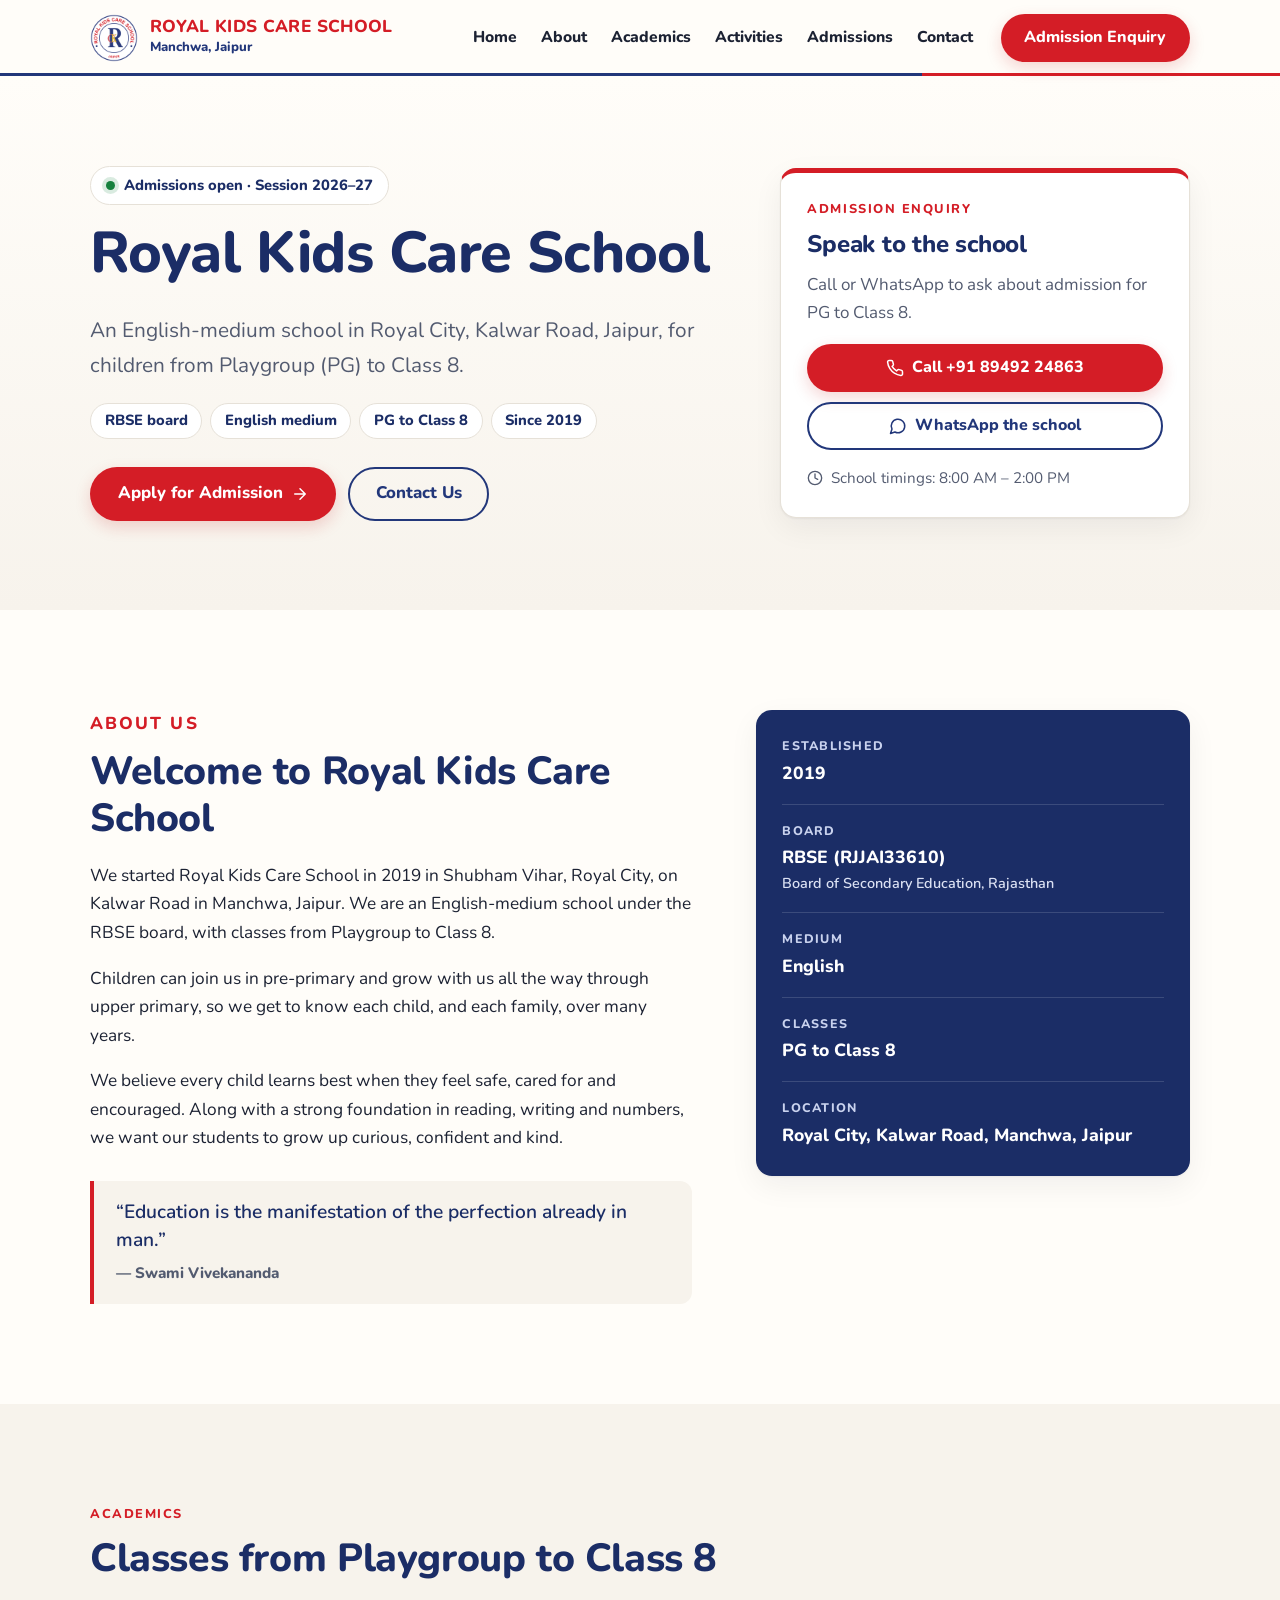
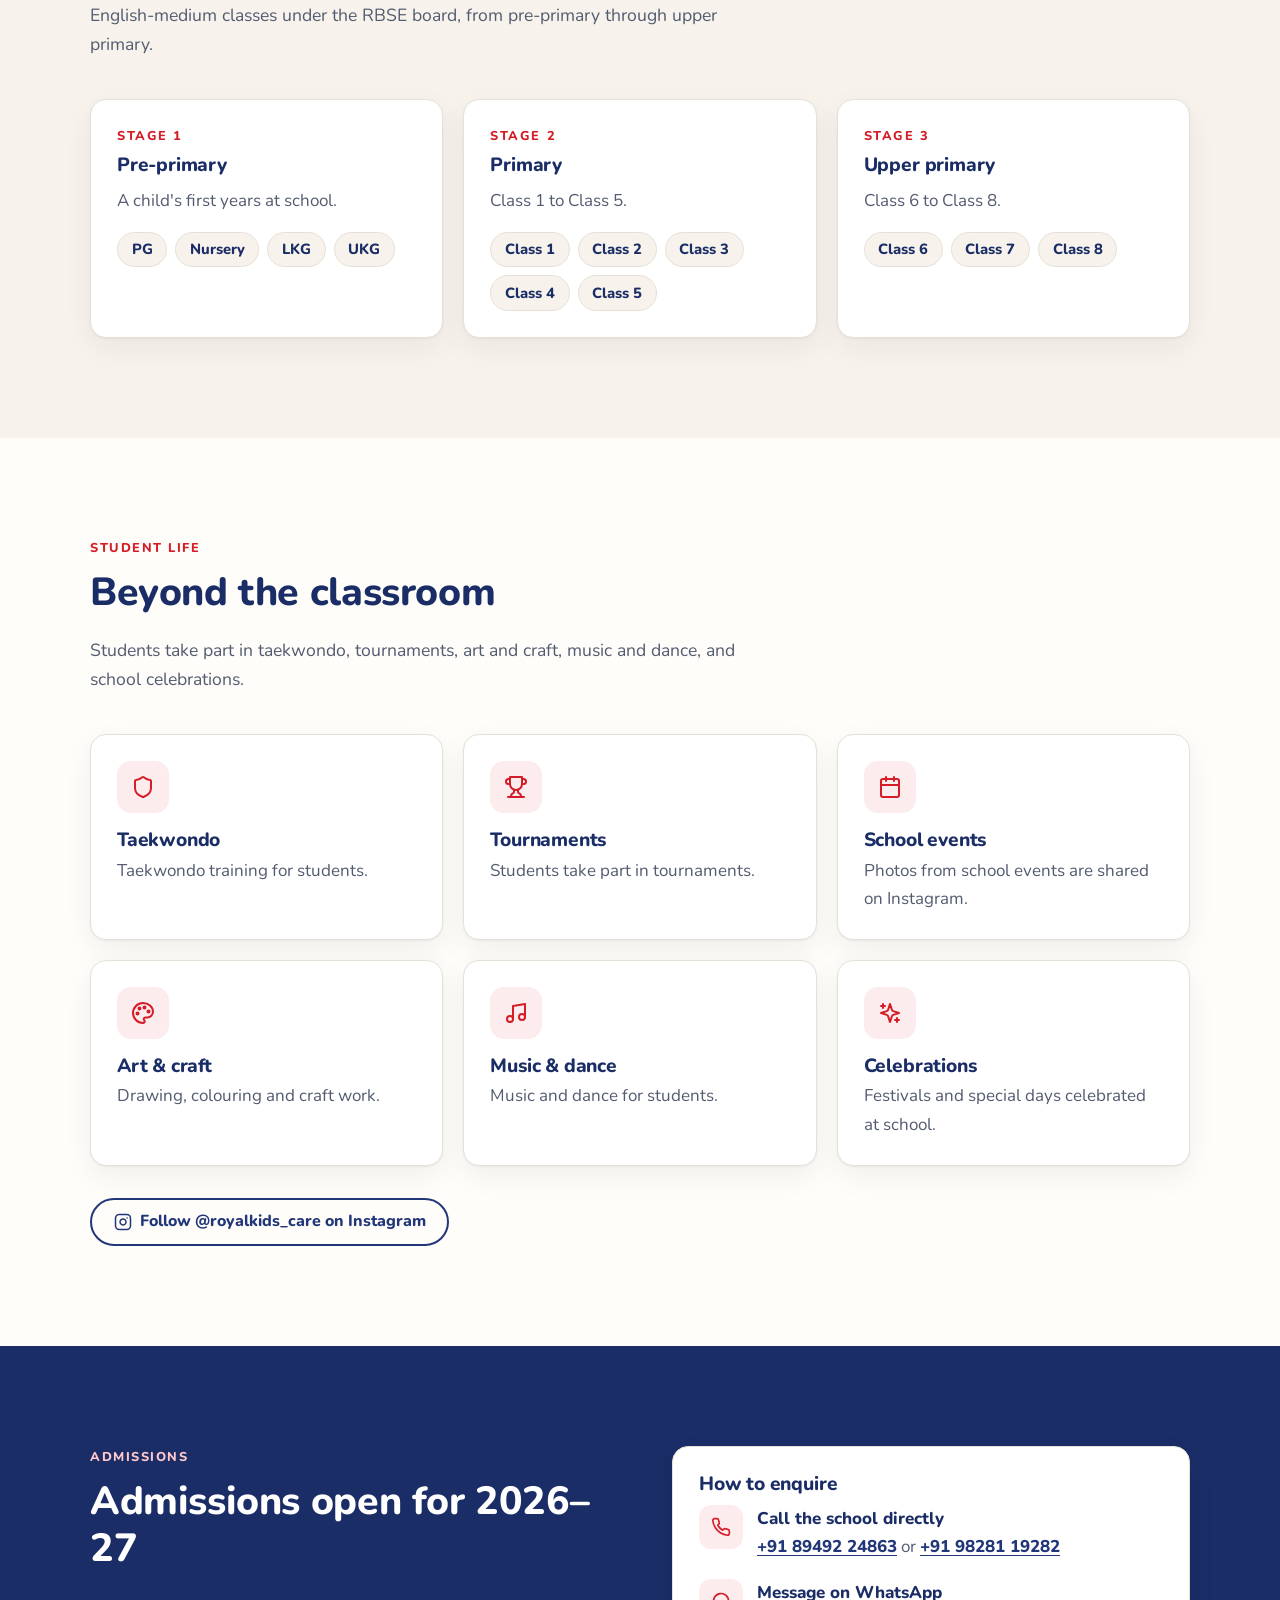
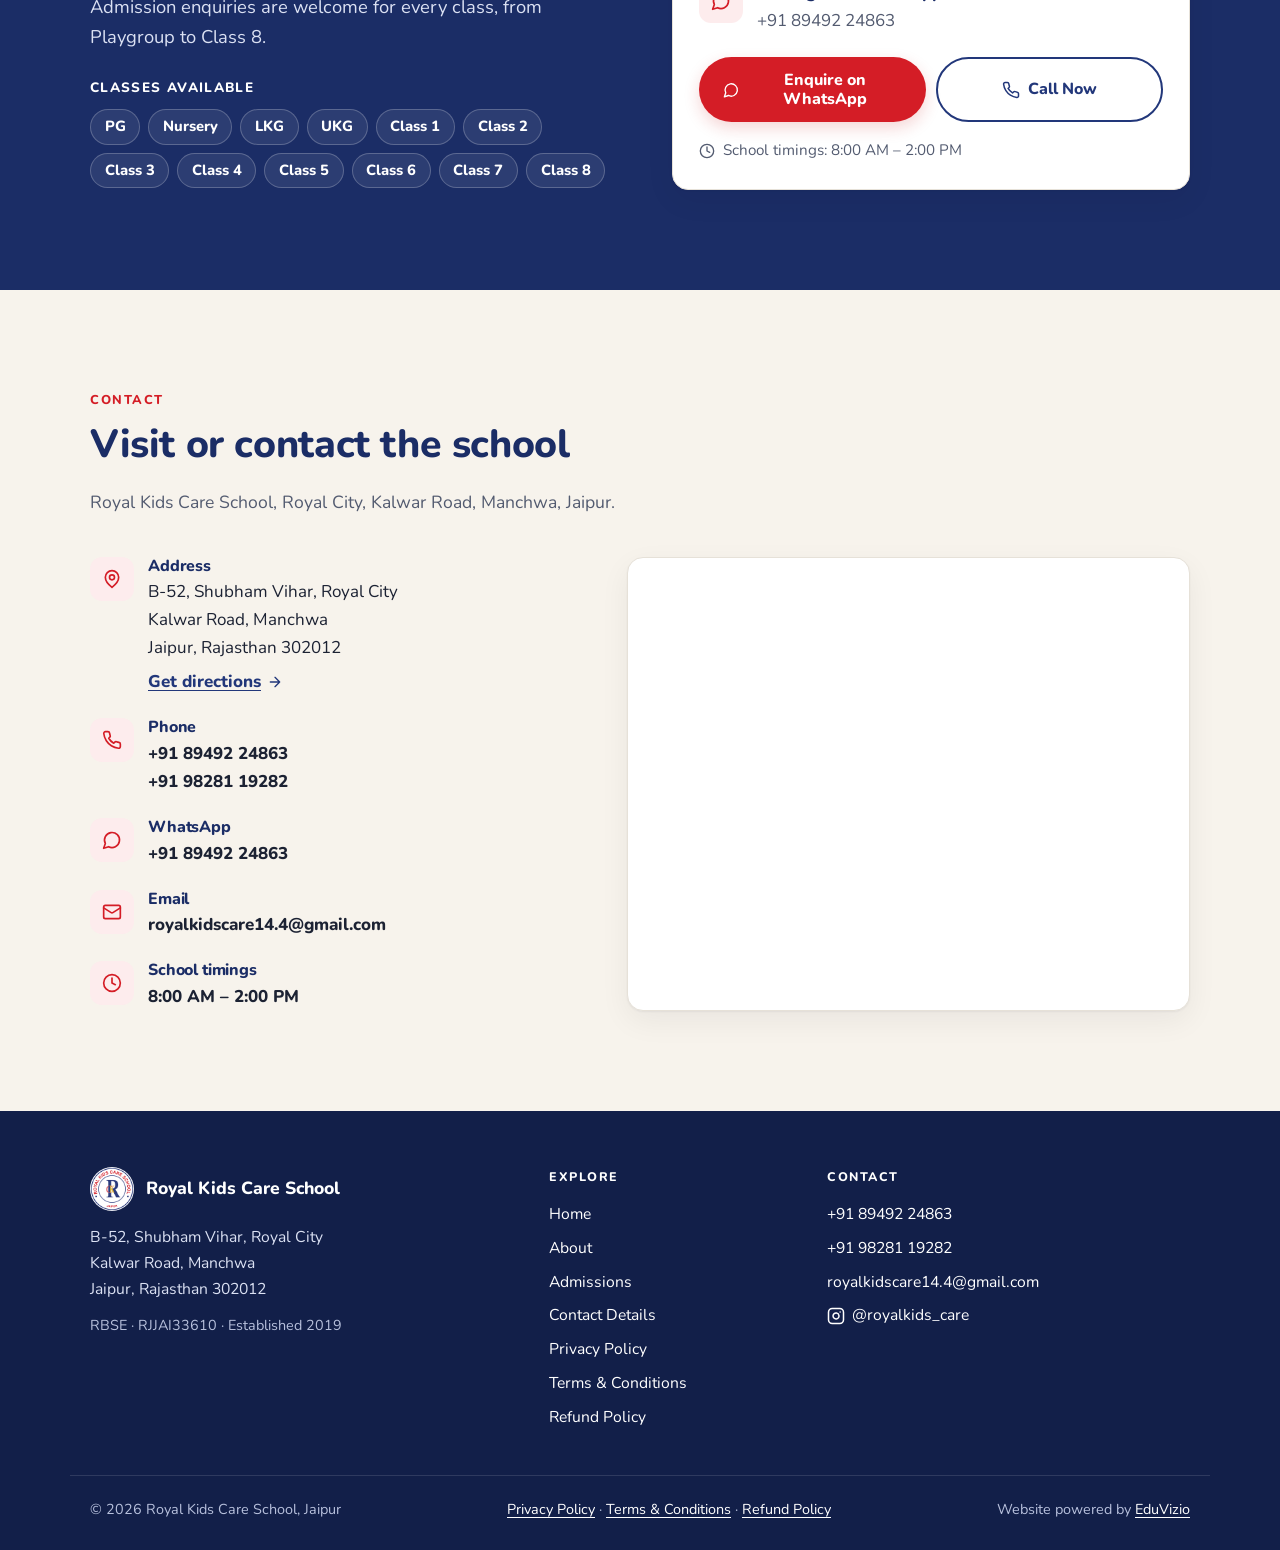
==== commit f21165b2: "upda" ====
--- a/index.html
+++ b/index.html
@@ -1,9 +1,9 @@
-<!doctype html>
-<html lang="en-IN">
-  <head>
-    <meta charset="UTF-8" />
-    <meta name="viewport" content="width=device-width, initial-scale=1, viewport-fit=cover" />
-    <script>document.documentElement.classList.add('js')</script>
+<!doctype html>
+<html lang="en-IN">
+  <head>
+    <meta charset="UTF-8" />
+    <meta name="viewport" content="width=device-width, initial-scale=1, viewport-fit=cover" />
+    <script>document.documentElement.classList.add('js')</script>
     <title>Royal Kids Care School, Jaipur | English Medium, PG to Class 8</title>
     <meta name="description" content="Royal Kids Care School in Royal City, Kalwar Road, Manchwa, Jaipur: an English-medium RBSE school for Playgroup to Class 8, established in 2019. Admissions open for 2026–27." />
     <link rel="canonical" href="https://royalkidscare.eduvizio.com/" />
@@ -17,12 +17,12 @@
     <meta name="twitter:card" content="summary" />
     <meta property="og:image" content="https://royalkidscare.eduvizio.com/logo.png" />
     <link rel="icon" href="logo.png" />
-    <script type="application/ld+json">{"@context":"https://schema.org","@type":"School","name":"Royal Kids Care School","url":"https://royalkidscare.eduvizio.com/","logo":"https://royalkidscare.eduvizio.com/logo.png","image":"https://royalkidscare.eduvizio.com/logo.png","foundingDate":"2019","telephone":["+918949224863","+919828119282"],"email":"royalkidscare14.4@gmail.com","address":{"@type":"PostalAddress","streetAddress":"B-52, Shubham Vihar, Royal City, Kalwar Road, Manchwa","addressLocality":"Jaipur","addressRegion":"Rajasthan","postalCode":"302012","addressCountry":"IN"},"sameAs":["https://www.instagram.com/royalkids_care/"]}</script>-
+    <script type="application/ld+json">{"@context":"https://schema.org","@type":"School","name":"Royal Kids Care School","url":"https://royalkidscare.eduvizio.com/","logo":"https://royalkidscare.eduvizio.com/logo.png","image":"https://royalkidscare.eduvizio.com/logo.png","foundingDate":"2019","telephone":["+918949224863","+919828119282"],"email":"royalkidscare14.4@gmail.com","address":{"@type":"PostalAddress","streetAddress":"B-52, Shubham Vihar, Royal City, Kalwar Road, Manchwa","addressLocality":"Jaipur","addressRegion":"Rajasthan","postalCode":"302012","addressCountry":"IN"},"sameAs":["https://www.instagram.com/royalkids_care/"]}</script>
+
     <script type="module" crossorigin src="./assets/index-CPxbyKMM.js"></script>
     <link rel="stylesheet" crossorigin href="./assets/index-C3GhK0NW.css">
-  </head>
-  <body>
-    <div id="root"><a class="skip-link" href="#main">Skip to content</a><header class="site-header" data-header="true"><div class="wrap header-inner"><a class="brand" href="#top"><img class="logo" src="logo.png" alt="" width="48" height="48"/><span class="brand-text"><span class="brand-name">Royal Kids Care School</span><span class="brand-place">Manchwa, Jaipur</span></span></a><button type="button" class="nav-toggle" aria-expanded="false" aria-controls="site-nav" data-nav-toggle="true"><svg class="icon-open" width="22" height="22" viewBox="0 0 24 24" fill="none" stroke="currentColor" stroke-width="2" stroke-linecap="round" stroke-linejoin="round" aria-hidden="true" focusable="false"><path d="M4 6h16M4 12h16M4 18h16"></path></svg><svg class="icon-close" width="22" height="22" viewBox="0 0 24 24" fill="none" stroke="currentColor" stroke-width="2" stroke-linecap="round" stroke-linejoin="round" aria-hidden="true" focusable="false"><path d="M18 6 6 18M6 6l12 12"></path></svg><span class="sr-only">Menu</span></button><nav id="site-nav" class="site-nav" aria-label="Main" data-nav="true"><ul><li><a href="#top">Home</a></li><li><a href="#about">About</a></li><li><a href="#academics">Academics</a></li><li><a href="#activities">Activities</a></li><li><a href="#admissions">Admissions</a></li><li><a href="#contact">Contact</a></li></ul><a class="btn btn-primary header-cta" href="#admissions">Admission Enquiry</a></nav></div></header><main id="main"><section class="hero" id="top" aria-labelledby="hero-title"><div class="wrap hero-grid"><div class="hero-copy"><p class="badge"><span class="badge-dot" aria-hidden="true"></span>Admissions open · Session 2026–27</p><h1 id="hero-title">Royal Kids Care School</h1><p class="lead">An English-medium school in Royal City, Kalwar Road, Jaipur, for children from Playgroup (PG) to Class 8.</p><ul class="chips" aria-label="Key facts"><li>RBSE board</li><li>English medium</li><li>PG to Class 8</li><li>Since 2019</li></ul><div class="actions"><a class="btn btn-primary btn-lg" href="#admissions">Apply for Admission <svg width="18" height="18" viewBox="0 0 24 24" fill="none" stroke="currentColor" stroke-width="2" stroke-linecap="round" stroke-linejoin="round" aria-hidden="true" focusable="false"><path d="M5 12h14m-7-7 7 7-7 7"></path></svg></a><a class="btn btn-outline btn-lg" href="#contact">Contact Us</a></div></div><aside class="card hero-card" aria-labelledby="hero-card-title"><p class="eyebrow">Admission enquiry</p><h2 id="hero-card-title">Speak to the school</h2><p class="muted">Call or WhatsApp to ask about admission for PG to Class 8.</p><div class="stack"><a class="btn btn-primary" href="tel:+918949224863"><svg width="18" height="18" viewBox="0 0 24 24" fill="none" stroke="currentColor" stroke-width="2" stroke-linecap="round" stroke-linejoin="round" aria-hidden="true" focusable="false"><path d="M22 16.92v3a2 2 0 0 1-2.18 2 19.79 19.79 0 0 1-8.63-3.07 19.5 19.5 0 0 1-6-6 19.79 19.79 0 0 1-3.07-8.67A2 2 0 0 1 4.11 2h3a2 2 0 0 1 2 1.72 12.84 12.84 0 0 0 .7 2.81 2 2 0 0 1-.45 2.11L8.09 9.91a16 16 0 0 0 6 6l1.27-1.27a2 2 0 0 1 2.11-.45 12.84 12.84 0 0 0 2.81.7A2 2 0 0 1 22 16.92z"></path></svg> Call +91 89492 24863</a><a class="btn btn-outline" href="https://wa.me/918949224863?text=Hello%2C%20I%20would%20like%20to%20enquire%20about%20admission%20for%20the%202026%E2%80%9327%20session%20at%20Royal%20Kids%20Care%20School." target="_blank" rel="noopener noreferrer"><svg width="18" height="18" viewBox="0 0 24 24" fill="none" stroke="currentColor" stroke-width="2" stroke-linecap="round" stroke-linejoin="round" aria-hidden="true" focusable="false"><path d="M7.9 20A9 9 0 1 0 4 16.1L2 22Z"></path></svg> WhatsApp the school</a></div><p class="meta-line"><svg width="16" height="16" viewBox="0 0 24 24" fill="none" stroke="currentColor" stroke-width="2" stroke-linecap="round" stroke-linejoin="round" aria-hidden="true" focusable="false"><circle cx="12" cy="12" r="10"></circle><path d="M12 6v6l4 2"></path></svg> School timings: 8:00 AM – 2:00 PM</p></aside></div></section><section id="about" class="section" aria-labelledby="about-title"><div class="wrap about-grid"><div class="about-copy"><p class="eyebrow">About us</p><h2 id="about-title">Welcome to Royal Kids Care School</h2><p>We started Royal Kids Care School in 2019 in Shubham Vihar, Royal City, on Kalwar Road in Manchwa, Jaipur. We are an English-medium school under the RBSE board, with classes from Playgroup to Class 8.</p><p>Children can join us in pre-primary and grow with us all the way through upper primary, so we get to know each child, and each family, over many years.</p><p>We believe every child learns best when they feel safe, cared for and encouraged. Along with a strong foundation in reading, writing and numbers, we want our students to grow up curious, confident and kind.</p><figure class="about-quote"><blockquote><p>“Education is the manifestation of the perfection already in man.”</p></blockquote><figcaption>— Swami Vivekananda</figcaption></figure></div><aside class="facts-card" aria-label="School details"><dl class="facts"><div><dt>Established</dt><dd>2019</dd></div><div><dt>Board</dt><dd>RBSE (RJJAI33610)<span class="facts-sub">Board of Secondary Education, Rajasthan</span></dd></div><div><dt>Medium</dt><dd>English</dd></div><div><dt>Classes</dt><dd>PG to Class 8</dd></div><div><dt>Location</dt><dd>Royal City, Kalwar Road, Manchwa, Jaipur</dd></div></dl></aside></div></section><section id="academics" class="section section-tint" aria-labelledby="academics-title"><div class="wrap"><div class="section-head"><p class="eyebrow">Academics</p><h2 id="academics-title">Classes from Playgroup to Class 8</h2><p class="section-lead">English-medium classes under the RBSE board, from pre-primary through upper primary.</p></div><div class="grid-3"><article class="card card-lift stage"><p class="stage-num">Stage 1</p><h3>Pre-primary</h3><p class="muted">A child&#x27;s first years at school.</p><ul class="chips" aria-label="Pre-primary classes"><li>PG</li><li>Nursery</li><li>LKG</li><li>UKG</li></ul></article><article class="card card-lift stage"><p class="stage-num">Stage 2</p><h3>Primary</h3><p class="muted">Class 1 to Class 5.</p><ul class="chips" aria-label="Primary classes"><li>Class 1</li><li>Class 2</li><li>Class 3</li><li>Class 4</li><li>Class 5</li></ul></article><article class="card card-lift stage"><p class="stage-num">Stage 3</p><h3>Upper primary</h3><p class="muted">Class 6 to Class 8.</p><ul class="chips" aria-label="Upper primary classes"><li>Class 6</li><li>Class 7</li><li>Class 8</li></ul></article></div></div></section><section id="activities" class="section" aria-labelledby="activities-title"><div class="wrap"><div class="section-head"><p class="eyebrow">Student life</p><h2 id="activities-title">Beyond the classroom</h2><p class="section-lead">Students take part in taekwondo, tournaments, art and craft, music and dance, and school celebrations.</p></div><div class="grid-3"><article class="card card-lift activity"><span class="icon-tile"><svg width="24" height="24" viewBox="0 0 24 24" fill="none" stroke="currentColor" stroke-width="2" stroke-linecap="round" stroke-linejoin="round" aria-hidden="true" focusable="false"><path d="M20 13c0 5-3.5 7.5-7.66 8.95a1 1 0 0 1-.67-.01C7.5 20.5 4 18 4 13V6a1 1 0 0 1 1-1c2 0 4.5-1.2 6.24-2.72a1.17 1.17 0 0 1 1.52 0C14.51 3.81 17 5 19 5a1 1 0 0 1 1 1z"></path></svg></span><h3>Taekwondo</h3><p class="muted">Taekwondo training for students.</p></article><article class="card card-lift activity"><span class="icon-tile"><svg width="24" height="24" viewBox="0 0 24 24" fill="none" stroke="currentColor" stroke-width="2" stroke-linecap="round" stroke-linejoin="round" aria-hidden="true" focusable="false"><path d="M6 9H4.5a2.5 2.5 0 0 1 0-5H6M18 9h1.5a2.5 2.5 0 0 0 0-5H18M4 22h16"></path><path d="M10 14.66V17c0 .55-.47.98-.97 1.21C7.85 18.75 7 20.24 7 22M14 14.66V17c0 .55.47.98.97 1.21C16.15 18.75 17 20.24 17 22"></path><path d="M18 2H6v7a6 6 0 0 0 12 0V2Z"></path></svg></span><h3>Tournaments</h3><p class="muted">Students take part in tournaments.</p></article><article class="card card-lift activity"><span class="icon-tile"><svg width="24" height="24" viewBox="0 0 24 24" fill="none" stroke="currentColor" stroke-width="2" stroke-linecap="round" stroke-linejoin="round" aria-hidden="true" focusable="false"><rect width="18" height="18" x="3" y="4" rx="2"></rect><path d="M8 2v4M16 2v4M3 10h18"></path></svg></span><h3>School events</h3><p class="muted">Photos from school events are shared on Instagram.</p></article><article class="card card-lift activity"><span class="icon-tile"><svg width="24" height="24" viewBox="0 0 24 24" fill="none" stroke="currentColor" stroke-width="2" stroke-linecap="round" stroke-linejoin="round" aria-hidden="true" focusable="false"><path d="M12 2C6.5 2 2 6.5 2 12s4.5 10 10 10c.93 0 1.65-.75 1.65-1.69 0-.44-.18-.84-.44-1.13-.29-.29-.44-.65-.44-1.13a1.64 1.64 0 0 1 1.67-1.67h2c3.05 0 5.55-2.5 5.55-5.55C21.97 6.01 17.46 2 12 2z"></path><circle cx="13.5" cy="6.5" r="1"></circle><circle cx="17.5" cy="10.5" r="1"></circle><circle cx="8.5" cy="7.5" r="1"></circle><circle cx="6.5" cy="12.5" r="1"></circle></svg></span><h3>Art &amp; craft</h3><p class="muted">Drawing, colouring and craft work.</p></article><article class="card card-lift activity"><span class="icon-tile"><svg width="24" height="24" viewBox="0 0 24 24" fill="none" stroke="currentColor" stroke-width="2" stroke-linecap="round" stroke-linejoin="round" aria-hidden="true" focusable="false"><path d="M9 18V5l12-2v13"></path><circle cx="6" cy="18" r="3"></circle><circle cx="18" cy="16" r="3"></circle></svg></span><h3>Music &amp; dance</h3><p class="muted">Music and dance for students.</p></article><article class="card card-lift activity"><span class="icon-tile"><svg width="24" height="24" viewBox="0 0 24 24" fill="none" stroke="currentColor" stroke-width="2" stroke-linecap="round" stroke-linejoin="round" aria-hidden="true" focusable="false"><path d="m12 3-1.9 5.8a2 2 0 0 1-1.3 1.3L3 12l5.8 1.9a2 2 0 0 1 1.3 1.3L12 21l1.9-5.8a2 2 0 0 1 1.3-1.3L21 12l-5.8-1.9a2 2 0 0 1-1.3-1.3Z"></path><path d="M5 3v4M3 5h4M19 17v4M17 19h4"></path></svg></span><h3>Celebrations</h3><p class="muted">Festivals and special days celebrated at school.</p></article></div><p class="section-foot"><a class="btn btn-outline" href="https://www.instagram.com/royalkids_care/" target="_blank" rel="noopener noreferrer"><svg width="18" height="18" viewBox="0 0 24 24" fill="none" stroke="currentColor" stroke-width="2" stroke-linecap="round" stroke-linejoin="round" aria-hidden="true" focusable="false"><rect width="20" height="20" x="2" y="2" rx="5"></rect><path d="M16 11.37A4 4 0 1 1 12.63 8 4 4 0 0 1 16 11.37z"></path><path d="M17.5 6.5h.01"></path></svg> Follow @royalkids_care on Instagram</a></p></div></section><section id="admissions" class="section admissions" aria-labelledby="admissions-title"><div class="wrap admissions-grid"><div><p class="eyebrow">Admissions</p><h2 id="admissions-title">Admissions open for 2026–27</h2><p class="admissions-lead">Admission enquiries are welcome for every class, from Playgroup to Class 8.</p><h3 class="small-title">Classes available</h3><ul class="chips chips-on-dark"><li>PG</li><li>Nursery</li><li>LKG</li><li>UKG</li><li>Class 1</li><li>Class 2</li><li>Class 3</li><li>Class 4</li><li>Class 5</li><li>Class 6</li><li>Class 7</li><li>Class 8</li></ul></div><div class="card enquire-card"><h3>How to enquire</h3><ul class="ways"><li><span class="icon-tile icon-tile-sm"><svg width="20" height="20" viewBox="0 0 24 24" fill="none" stroke="currentColor" stroke-width="2" stroke-linecap="round" stroke-linejoin="round" aria-hidden="true" focusable="false"><path d="M22 16.92v3a2 2 0 0 1-2.18 2 19.79 19.79 0 0 1-8.63-3.07 19.5 19.5 0 0 1-6-6 19.79 19.79 0 0 1-3.07-8.67A2 2 0 0 1 4.11 2h3a2 2 0 0 1 2 1.72 12.84 12.84 0 0 0 .7 2.81 2 2 0 0 1-.45 2.11L8.09 9.91a16 16 0 0 0 6 6l1.27-1.27a2 2 0 0 1 2.11-.45 12.84 12.84 0 0 0 2.81.7A2 2 0 0 1 22 16.92z"></path></svg></span><div><strong>Call the school directly</strong><p><span><a href="tel:+918949224863">+91 89492 24863</a></span><span> or <a href="tel:+919828119282">+91 98281 19282</a></span></p></div></li><li><span class="icon-tile icon-tile-sm"><svg width="20" height="20" viewBox="0 0 24 24" fill="none" stroke="currentColor" stroke-width="2" stroke-linecap="round" stroke-linejoin="round" aria-hidden="true" focusable="false"><path d="M7.9 20A9 9 0 1 0 4 16.1L2 22Z"></path></svg></span><div><strong>Message on WhatsApp</strong><p>+91 89492 24863</p></div></li></ul><div class="stack stack-2"><a class="btn btn-primary" href="https://wa.me/918949224863?text=Hello%2C%20I%20would%20like%20to%20enquire%20about%20admission%20for%20the%202026%E2%80%9327%20session%20at%20Royal%20Kids%20Care%20School." target="_blank" rel="noopener noreferrer"><svg width="18" height="18" viewBox="0 0 24 24" fill="none" stroke="currentColor" stroke-width="2" stroke-linecap="round" stroke-linejoin="round" aria-hidden="true" focusable="false"><path d="M7.9 20A9 9 0 1 0 4 16.1L2 22Z"></path></svg> Enquire on WhatsApp</a><a class="btn btn-outline" href="tel:+918949224863"><svg width="18" height="18" viewBox="0 0 24 24" fill="none" stroke="currentColor" stroke-width="2" stroke-linecap="round" stroke-linejoin="round" aria-hidden="true" focusable="false"><path d="M22 16.92v3a2 2 0 0 1-2.18 2 19.79 19.79 0 0 1-8.63-3.07 19.5 19.5 0 0 1-6-6 19.79 19.79 0 0 1-3.07-8.67A2 2 0 0 1 4.11 2h3a2 2 0 0 1 2 1.72 12.84 12.84 0 0 0 .7 2.81 2 2 0 0 1-.45 2.11L8.09 9.91a16 16 0 0 0 6 6l1.27-1.27a2 2 0 0 1 2.11-.45 12.84 12.84 0 0 0 2.81.7A2 2 0 0 1 22 16.92z"></path></svg> Call Now</a></div><p class="meta-line"><svg width="16" height="16" viewBox="0 0 24 24" fill="none" stroke="currentColor" stroke-width="2" stroke-linecap="round" stroke-linejoin="round" aria-hidden="true" focusable="false"><circle cx="12" cy="12" r="10"></circle><path d="M12 6v6l4 2"></path></svg> School timings: 8:00 AM – 2:00 PM</p></div></div></section><section id="contact" class="section section-tint" aria-labelledby="contact-title"><div class="wrap"><div class="section-head"><p class="eyebrow">Contact</p><h2 id="contact-title">Visit or contact the school</h2><p class="section-lead">Royal Kids Care School, Royal City, Kalwar Road, Manchwa, Jaipur.</p></div><div class="contact-grid"><ul class="contact-list"><li><span class="icon-tile icon-tile-sm"><svg width="20" height="20" viewBox="0 0 24 24" fill="none" stroke="currentColor" stroke-width="2" stroke-linecap="round" stroke-linejoin="round" aria-hidden="true" focusable="false"><path d="M20 10c0 6-8 12-8 12s-8-6-8-12a8 8 0 0 1 16 0Z"></path><circle cx="12" cy="10" r="3"></circle></svg></span><div><h3>Address</h3><address><span class="address-line">B-52, Shubham Vihar, Royal City</span><span class="address-line">Kalwar Road, Manchwa</span><span class="address-line">Jaipur, Rajasthan 302012</span></address><a class="text-link" href="https://www.google.com/maps/search/?api=1&amp;query=Royal%20Kids%20Care%2C%20B-52%20Shubham%20Vihar%2C%20Royal%20City%2C%20Manchwa%2C%20Jaipur" target="_blank" rel="noopener noreferrer">Get directions <svg width="16" height="16" viewBox="0 0 24 24" fill="none" stroke="currentColor" stroke-width="2" stroke-linecap="round" stroke-linejoin="round" aria-hidden="true" focusable="false"><path d="M5 12h14m-7-7 7 7-7 7"></path></svg></a></div></li><li><span class="icon-tile icon-tile-sm"><svg width="20" height="20" viewBox="0 0 24 24" fill="none" stroke="currentColor" stroke-width="2" stroke-linecap="round" stroke-linejoin="round" aria-hidden="true" focusable="false"><path d="M22 16.92v3a2 2 0 0 1-2.18 2 19.79 19.79 0 0 1-8.63-3.07 19.5 19.5 0 0 1-6-6 19.79 19.79 0 0 1-3.07-8.67A2 2 0 0 1 4.11 2h3a2 2 0 0 1 2 1.72 12.84 12.84 0 0 0 .7 2.81 2 2 0 0 1-.45 2.11L8.09 9.91a16 16 0 0 0 6 6l1.27-1.27a2 2 0 0 1 2.11-.45 12.84 12.84 0 0 0 2.81.7A2 2 0 0 1 22 16.92z"></path></svg></span><div><h3>Phone</h3><a class="contact-value" href="tel:+918949224863">+91 89492 24863</a><a class="contact-value" href="tel:+919828119282">+91 98281 19282</a></div></li><li><span class="icon-tile icon-tile-sm"><svg width="20" height="20" viewBox="0 0 24 24" fill="none" stroke="currentColor" stroke-width="2" stroke-linecap="round" stroke-linejoin="round" aria-hidden="true" focusable="false"><path d="M7.9 20A9 9 0 1 0 4 16.1L2 22Z"></path></svg></span><div><h3>WhatsApp</h3><a class="contact-value" href="https://wa.me/918949224863?text=Hello%2C%20I%20would%20like%20to%20enquire%20about%20admission%20for%20the%202026%E2%80%9327%20session%20at%20Royal%20Kids%20Care%20School." target="_blank" rel="noopener noreferrer">+91 89492 24863</a></div></li><li><span class="icon-tile icon-tile-sm"><svg width="20" height="20" viewBox="0 0 24 24" fill="none" stroke="currentColor" stroke-width="2" stroke-linecap="round" stroke-linejoin="round" aria-hidden="true" focusable="false"><rect width="20" height="16" x="2" y="4" rx="2"></rect><path d="m22 7-8.97 5.7a1.94 1.94 0 0 1-2.06 0L2 7"></path></svg></span><div><h3>Email</h3><a class="contact-value" href="mailto:royalkidscare14.4@gmail.com">royalkidscare14.4@gmail.com</a></div></li><li><span class="icon-tile icon-tile-sm"><svg width="20" height="20" viewBox="0 0 24 24" fill="none" stroke="currentColor" stroke-width="2" stroke-linecap="round" stroke-linejoin="round" aria-hidden="true" focusable="false"><circle cx="12" cy="12" r="10"></circle><path d="M12 6v6l4 2"></path></svg></span><div><h3>School timings</h3><p class="contact-value">8:00 AM – 2:00 PM</p></div></li></ul><div class="map"><iframe title="Map showing Royal Kids Care School" src="https://www.google.com/maps?q=Royal%20Kids%20Care%2C%20B-52%20Shubham%20Vihar%2C%20Royal%20City%2C%20Manchwa%2C%20Jaipur&amp;output=embed" loading="lazy" referrerPolicy="no-referrer-when-downgrade" allowfullscreen=""></iframe></div></div></div></section></main><footer class="site-footer"><div class="wrap footer-grid"><div><div class="footer-brand"><img class="logo" src="logo.png" alt="" width="44" height="44"/><span class="footer-name">Royal Kids Care School</span></div><address class="footer-address"><span class="address-line">B-52, Shubham Vihar, Royal City</span><span class="address-line">Kalwar Road, Manchwa</span><span class="address-line">Jaipur, Rajasthan 302012</span></address><p class="footer-note">RBSE · RJJAI33610 · Established 2019</p></div><nav aria-label="Footer"><p class="footer-title">Explore</p><ul class="footer-links"><li><a href="#top">Home</a></li><li><a href="#about">About</a></li><li><a href="#academics">Academics</a></li><li><a href="#activities">Activities</a></li><li><a href="#admissions">Admissions</a></li><li><a href="#contact">Contact</a></li></ul></nav><div><p class="footer-title">Contact</p><ul class="footer-links"><li><a href="tel:+918949224863">+91 89492 24863</a></li><li><a href="tel:+919828119282">+91 98281 19282</a></li><li><a href="mailto:royalkidscare14.4@gmail.com">royalkidscare14.4@gmail.com</a></li><li><a class="footer-social" href="https://www.instagram.com/royalkids_care/" target="_blank" rel="noopener noreferrer"><svg width="18" height="18" viewBox="0 0 24 24" fill="none" stroke="currentColor" stroke-width="2" stroke-linecap="round" stroke-linejoin="round" aria-hidden="true" focusable="false"><rect width="20" height="20" x="2" y="2" rx="5"></rect><path d="M16 11.37A4 4 0 1 1 12.63 8 4 4 0 0 1 16 11.37z"></path><path d="M17.5 6.5h.01"></path></svg> @royalkids_care</a></li></ul></div></div><div class="wrap footer-bottom"><p>© 2026 Royal Kids Care School, Jaipur</p><p>Website powered by <a href="https://eduvizio.com" target="_blank" rel="noopener">EduVizio</a></p></div></footer><div class="mobile-cta"><a class="btn btn-outline" href="tel:+918949224863"><svg width="18" height="18" viewBox="0 0 24 24" fill="none" stroke="currentColor" stroke-width="2" stroke-linecap="round" stroke-linejoin="round" aria-hidden="true" focusable="false"><path d="M22 16.92v3a2 2 0 0 1-2.18 2 19.79 19.79 0 0 1-8.63-3.07 19.5 19.5 0 0 1-6-6 19.79 19.79 0 0 1-3.07-8.67A2 2 0 0 1 4.11 2h3a2 2 0 0 1 2 1.72 12.84 12.84 0 0 0 .7 2.81 2 2 0 0 1-.45 2.11L8.09 9.91a16 16 0 0 0 6 6l1.27-1.27a2 2 0 0 1 2.11-.45 12.84 12.84 0 0 0 2.81.7A2 2 0 0 1 22 16.92z"></path></svg> Call</a><a class="btn btn-primary" href="https://wa.me/918949224863?text=Hello%2C%20I%20would%20like%20to%20enquire%20about%20admission%20for%20the%202026%E2%80%9327%20session%20at%20Royal%20Kids%20Care%20School." target="_blank" rel="noopener noreferrer"><svg width="18" height="18" viewBox="0 0 24 24" fill="none" stroke="currentColor" stroke-width="2" stroke-linecap="round" stroke-linejoin="round" aria-hidden="true" focusable="false"><path d="M7.9 20A9 9 0 1 0 4 16.1L2 22Z"></path></svg> WhatsApp</a></div></div>
-  </body>
-</html>
+  </head>
+  <body>
+    <div id="root"><a class="skip-link" href="#main">Skip to content</a><header class="site-header" data-header="true"><div class="wrap header-inner"><a class="brand" href="#top"><img class="logo" src="logo.png" alt="" width="48" height="48"/><span class="brand-text"><span class="brand-name">Royal Kids Care School</span><span class="brand-place">Manchwa, Jaipur</span></span></a><button type="button" class="nav-toggle" aria-expanded="false" aria-controls="site-nav" data-nav-toggle="true"><svg class="icon-open" width="22" height="22" viewBox="0 0 24 24" fill="none" stroke="currentColor" stroke-width="2" stroke-linecap="round" stroke-linejoin="round" aria-hidden="true" focusable="false"><path d="M4 6h16M4 12h16M4 18h16"></path></svg><svg class="icon-close" width="22" height="22" viewBox="0 0 24 24" fill="none" stroke="currentColor" stroke-width="2" stroke-linecap="round" stroke-linejoin="round" aria-hidden="true" focusable="false"><path d="M18 6 6 18M6 6l12 12"></path></svg><span class="sr-only">Menu</span></button><nav id="site-nav" class="site-nav" aria-label="Main" data-nav="true"><ul><li><a href="#top">Home</a></li><li><a href="#about">About</a></li><li><a href="#academics">Academics</a></li><li><a href="#activities">Activities</a></li><li><a href="#admissions">Admissions</a></li><li><a href="#contact">Contact</a></li></ul><a class="btn btn-primary header-cta" href="#admissions">Admission Enquiry</a></nav></div></header><main id="main"><section class="hero" id="top" aria-labelledby="hero-title"><div class="wrap hero-grid"><div class="hero-copy"><p class="badge"><span class="badge-dot" aria-hidden="true"></span>Admissions open · Session 2026–27</p><h1 id="hero-title">Royal Kids Care School</h1><p class="lead">An English-medium school in Royal City, Kalwar Road, Jaipur, for children from Playgroup (PG) to Class 8.</p><ul class="chips" aria-label="Key facts"><li>RBSE board</li><li>English medium</li><li>PG to Class 8</li><li>Since 2019</li></ul><div class="actions"><a class="btn btn-primary btn-lg" href="#admissions">Apply for Admission <svg width="18" height="18" viewBox="0 0 24 24" fill="none" stroke="currentColor" stroke-width="2" stroke-linecap="round" stroke-linejoin="round" aria-hidden="true" focusable="false"><path d="M5 12h14m-7-7 7 7-7 7"></path></svg></a><a class="btn btn-outline btn-lg" href="#contact">Contact Us</a></div></div><aside class="card hero-card" aria-labelledby="hero-card-title"><p class="eyebrow">Admission enquiry</p><h2 id="hero-card-title">Speak to the school</h2><p class="muted">Call or WhatsApp to ask about admission for PG to Class 8.</p><div class="stack"><a class="btn btn-primary" href="tel:+918949224863"><svg width="18" height="18" viewBox="0 0 24 24" fill="none" stroke="currentColor" stroke-width="2" stroke-linecap="round" stroke-linejoin="round" aria-hidden="true" focusable="false"><path d="M22 16.92v3a2 2 0 0 1-2.18 2 19.79 19.79 0 0 1-8.63-3.07 19.5 19.5 0 0 1-6-6 19.79 19.79 0 0 1-3.07-8.67A2 2 0 0 1 4.11 2h3a2 2 0 0 1 2 1.72 12.84 12.84 0 0 0 .7 2.81 2 2 0 0 1-.45 2.11L8.09 9.91a16 16 0 0 0 6 6l1.27-1.27a2 2 0 0 1 2.11-.45 12.84 12.84 0 0 0 2.81.7A2 2 0 0 1 22 16.92z"></path></svg> Call +91 89492 24863</a><a class="btn btn-outline" href="https://wa.me/918949224863?text=Hello%2C%20I%20would%20like%20to%20enquire%20about%20admission%20for%20the%202026%E2%80%9327%20session%20at%20Royal%20Kids%20Care%20School." target="_blank" rel="noopener noreferrer"><svg width="18" height="18" viewBox="0 0 24 24" fill="none" stroke="currentColor" stroke-width="2" stroke-linecap="round" stroke-linejoin="round" aria-hidden="true" focusable="false"><path d="M7.9 20A9 9 0 1 0 4 16.1L2 22Z"></path></svg> WhatsApp the school</a></div><p class="meta-line"><svg width="16" height="16" viewBox="0 0 24 24" fill="none" stroke="currentColor" stroke-width="2" stroke-linecap="round" stroke-linejoin="round" aria-hidden="true" focusable="false"><circle cx="12" cy="12" r="10"></circle><path d="M12 6v6l4 2"></path></svg> School timings: 8:00 AM – 2:00 PM</p></aside></div></section><section id="about" class="section" aria-labelledby="about-title"><div class="wrap about-grid"><div class="about-copy"><p class="eyebrow">About us</p><h2 id="about-title">Welcome to Royal Kids Care School</h2><p>We started Royal Kids Care School in 2019 in Shubham Vihar, Royal City, on Kalwar Road in Manchwa, Jaipur. We are an English-medium school under the RBSE board, with classes from Playgroup to Class 8.</p><p>Children can join us in pre-primary and grow with us all the way through upper primary, so we get to know each child, and each family, over many years.</p><p>We believe every child learns best when they feel safe, cared for and encouraged. Along with a strong foundation in reading, writing and numbers, we want our students to grow up curious, confident and kind.</p><figure class="about-quote"><blockquote><p>“Education is the manifestation of the perfection already in man.”</p></blockquote><figcaption>— Swami Vivekananda</figcaption></figure></div><aside class="facts-card" aria-label="School details"><dl class="facts"><div><dt>Established</dt><dd>2019</dd></div><div><dt>Board</dt><dd>RBSE (RJJAI33610)<span class="facts-sub">Board of Secondary Education, Rajasthan</span></dd></div><div><dt>Medium</dt><dd>English</dd></div><div><dt>Classes</dt><dd>PG to Class 8</dd></div><div><dt>Location</dt><dd>Royal City, Kalwar Road, Manchwa, Jaipur</dd></div></dl></aside></div></section><section id="academics" class="section section-tint" aria-labelledby="academics-title"><div class="wrap"><div class="section-head"><p class="eyebrow">Academics</p><h2 id="academics-title">Classes from Playgroup to Class 8</h2><p class="section-lead">English-medium classes under the RBSE board, from pre-primary through upper primary.</p></div><div class="grid-3"><article class="card card-lift stage"><p class="stage-num">Stage 1</p><h3>Pre-primary</h3><p class="muted">A child&#x27;s first years at school.</p><ul class="chips" aria-label="Pre-primary classes"><li>PG</li><li>Nursery</li><li>LKG</li><li>UKG</li></ul></article><article class="card card-lift stage"><p class="stage-num">Stage 2</p><h3>Primary</h3><p class="muted">Class 1 to Class 5.</p><ul class="chips" aria-label="Primary classes"><li>Class 1</li><li>Class 2</li><li>Class 3</li><li>Class 4</li><li>Class 5</li></ul></article><article class="card card-lift stage"><p class="stage-num">Stage 3</p><h3>Upper primary</h3><p class="muted">Class 6 to Class 8.</p><ul class="chips" aria-label="Upper primary classes"><li>Class 6</li><li>Class 7</li><li>Class 8</li></ul></article></div></div></section><section id="activities" class="section" aria-labelledby="activities-title"><div class="wrap"><div class="section-head"><p class="eyebrow">Student life</p><h2 id="activities-title">Beyond the classroom</h2><p class="section-lead">Students take part in taekwondo, tournaments, art and craft, music and dance, and school celebrations.</p></div><div class="grid-3"><article class="card card-lift activity"><span class="icon-tile"><svg width="24" height="24" viewBox="0 0 24 24" fill="none" stroke="currentColor" stroke-width="2" stroke-linecap="round" stroke-linejoin="round" aria-hidden="true" focusable="false"><path d="M20 13c0 5-3.5 7.5-7.66 8.95a1 1 0 0 1-.67-.01C7.5 20.5 4 18 4 13V6a1 1 0 0 1 1-1c2 0 4.5-1.2 6.24-2.72a1.17 1.17 0 0 1 1.52 0C14.51 3.81 17 5 19 5a1 1 0 0 1 1 1z"></path></svg></span><h3>Taekwondo</h3><p class="muted">Taekwondo training for students.</p></article><article class="card card-lift activity"><span class="icon-tile"><svg width="24" height="24" viewBox="0 0 24 24" fill="none" stroke="currentColor" stroke-width="2" stroke-linecap="round" stroke-linejoin="round" aria-hidden="true" focusable="false"><path d="M6 9H4.5a2.5 2.5 0 0 1 0-5H6M18 9h1.5a2.5 2.5 0 0 0 0-5H18M4 22h16"></path><path d="M10 14.66V17c0 .55-.47.98-.97 1.21C7.85 18.75 7 20.24 7 22M14 14.66V17c0 .55.47.98.97 1.21C16.15 18.75 17 20.24 17 22"></path><path d="M18 2H6v7a6 6 0 0 0 12 0V2Z"></path></svg></span><h3>Tournaments</h3><p class="muted">Students take part in tournaments.</p></article><article class="card card-lift activity"><span class="icon-tile"><svg width="24" height="24" viewBox="0 0 24 24" fill="none" stroke="currentColor" stroke-width="2" stroke-linecap="round" stroke-linejoin="round" aria-hidden="true" focusable="false"><rect width="18" height="18" x="3" y="4" rx="2"></rect><path d="M8 2v4M16 2v4M3 10h18"></path></svg></span><h3>School events</h3><p class="muted">Photos from school events are shared on Instagram.</p></article><article class="card card-lift activity"><span class="icon-tile"><svg width="24" height="24" viewBox="0 0 24 24" fill="none" stroke="currentColor" stroke-width="2" stroke-linecap="round" stroke-linejoin="round" aria-hidden="true" focusable="false"><path d="M12 2C6.5 2 2 6.5 2 12s4.5 10 10 10c.93 0 1.65-.75 1.65-1.69 0-.44-.18-.84-.44-1.13-.29-.29-.44-.65-.44-1.13a1.64 1.64 0 0 1 1.67-1.67h2c3.05 0 5.55-2.5 5.55-5.55C21.97 6.01 17.46 2 12 2z"></path><circle cx="13.5" cy="6.5" r="1"></circle><circle cx="17.5" cy="10.5" r="1"></circle><circle cx="8.5" cy="7.5" r="1"></circle><circle cx="6.5" cy="12.5" r="1"></circle></svg></span><h3>Art &amp; craft</h3><p class="muted">Drawing, colouring and craft work.</p></article><article class="card card-lift activity"><span class="icon-tile"><svg width="24" height="24" viewBox="0 0 24 24" fill="none" stroke="currentColor" stroke-width="2" stroke-linecap="round" stroke-linejoin="round" aria-hidden="true" focusable="false"><path d="M9 18V5l12-2v13"></path><circle cx="6" cy="18" r="3"></circle><circle cx="18" cy="16" r="3"></circle></svg></span><h3>Music &amp; dance</h3><p class="muted">Music and dance for students.</p></article><article class="card card-lift activity"><span class="icon-tile"><svg width="24" height="24" viewBox="0 0 24 24" fill="none" stroke="currentColor" stroke-width="2" stroke-linecap="round" stroke-linejoin="round" aria-hidden="true" focusable="false"><path d="m12 3-1.9 5.8a2 2 0 0 1-1.3 1.3L3 12l5.8 1.9a2 2 0 0 1 1.3 1.3L12 21l1.9-5.8a2 2 0 0 1 1.3-1.3L21 12l-5.8-1.9a2 2 0 0 1-1.3-1.3Z"></path><path d="M5 3v4M3 5h4M19 17v4M17 19h4"></path></svg></span><h3>Celebrations</h3><p class="muted">Festivals and special days celebrated at school.</p></article></div><p class="section-foot"><a class="btn btn-outline" href="https://www.instagram.com/royalkids_care/" target="_blank" rel="noopener noreferrer"><svg width="18" height="18" viewBox="0 0 24 24" fill="none" stroke="currentColor" stroke-width="2" stroke-linecap="round" stroke-linejoin="round" aria-hidden="true" focusable="false"><rect width="20" height="20" x="2" y="2" rx="5"></rect><path d="M16 11.37A4 4 0 1 1 12.63 8 4 4 0 0 1 16 11.37z"></path><path d="M17.5 6.5h.01"></path></svg> Follow @royalkids_care on Instagram</a></p></div></section><section id="admissions" class="section admissions" aria-labelledby="admissions-title"><div class="wrap admissions-grid"><div><p class="eyebrow">Admissions</p><h2 id="admissions-title">Admissions open for 2026–27</h2><p class="admissions-lead">Admission enquiries are welcome for every class, from Playgroup to Class 8.</p><h3 class="small-title">Classes available</h3><ul class="chips chips-on-dark"><li>PG</li><li>Nursery</li><li>LKG</li><li>UKG</li><li>Class 1</li><li>Class 2</li><li>Class 3</li><li>Class 4</li><li>Class 5</li><li>Class 6</li><li>Class 7</li><li>Class 8</li></ul></div><div class="card enquire-card"><h3>How to enquire</h3><ul class="ways"><li><span class="icon-tile icon-tile-sm"><svg width="20" height="20" viewBox="0 0 24 24" fill="none" stroke="currentColor" stroke-width="2" stroke-linecap="round" stroke-linejoin="round" aria-hidden="true" focusable="false"><path d="M22 16.92v3a2 2 0 0 1-2.18 2 19.79 19.79 0 0 1-8.63-3.07 19.5 19.5 0 0 1-6-6 19.79 19.79 0 0 1-3.07-8.67A2 2 0 0 1 4.11 2h3a2 2 0 0 1 2 1.72 12.84 12.84 0 0 0 .7 2.81 2 2 0 0 1-.45 2.11L8.09 9.91a16 16 0 0 0 6 6l1.27-1.27a2 2 0 0 1 2.11-.45 12.84 12.84 0 0 0 2.81.7A2 2 0 0 1 22 16.92z"></path></svg></span><div><strong>Call the school directly</strong><p><span><a href="tel:+918949224863">+91 89492 24863</a></span><span> or <a href="tel:+919828119282">+91 98281 19282</a></span></p></div></li><li><span class="icon-tile icon-tile-sm"><svg width="20" height="20" viewBox="0 0 24 24" fill="none" stroke="currentColor" stroke-width="2" stroke-linecap="round" stroke-linejoin="round" aria-hidden="true" focusable="false"><path d="M7.9 20A9 9 0 1 0 4 16.1L2 22Z"></path></svg></span><div><strong>Message on WhatsApp</strong><p>+91 89492 24863</p></div></li></ul><div class="stack stack-2"><a class="btn btn-primary" href="https://wa.me/918949224863?text=Hello%2C%20I%20would%20like%20to%20enquire%20about%20admission%20for%20the%202026%E2%80%9327%20session%20at%20Royal%20Kids%20Care%20School." target="_blank" rel="noopener noreferrer"><svg width="18" height="18" viewBox="0 0 24 24" fill="none" stroke="currentColor" stroke-width="2" stroke-linecap="round" stroke-linejoin="round" aria-hidden="true" focusable="false"><path d="M7.9 20A9 9 0 1 0 4 16.1L2 22Z"></path></svg> Enquire on WhatsApp</a><a class="btn btn-outline" href="tel:+918949224863"><svg width="18" height="18" viewBox="0 0 24 24" fill="none" stroke="currentColor" stroke-width="2" stroke-linecap="round" stroke-linejoin="round" aria-hidden="true" focusable="false"><path d="M22 16.92v3a2 2 0 0 1-2.18 2 19.79 19.79 0 0 1-8.63-3.07 19.5 19.5 0 0 1-6-6 19.79 19.79 0 0 1-3.07-8.67A2 2 0 0 1 4.11 2h3a2 2 0 0 1 2 1.72 12.84 12.84 0 0 0 .7 2.81 2 2 0 0 1-.45 2.11L8.09 9.91a16 16 0 0 0 6 6l1.27-1.27a2 2 0 0 1 2.11-.45 12.84 12.84 0 0 0 2.81.7A2 2 0 0 1 22 16.92z"></path></svg> Call Now</a></div><p class="meta-line"><svg width="16" height="16" viewBox="0 0 24 24" fill="none" stroke="currentColor" stroke-width="2" stroke-linecap="round" stroke-linejoin="round" aria-hidden="true" focusable="false"><circle cx="12" cy="12" r="10"></circle><path d="M12 6v6l4 2"></path></svg> School timings: 8:00 AM – 2:00 PM</p></div></div></section><section id="contact" class="section section-tint" aria-labelledby="contact-title"><div class="wrap"><div class="section-head"><p class="eyebrow">Contact</p><h2 id="contact-title">Visit or contact the school</h2><p class="section-lead">Royal Kids Care School, Royal City, Kalwar Road, Manchwa, Jaipur.</p></div><div class="contact-grid"><ul class="contact-list"><li><span class="icon-tile icon-tile-sm"><svg width="20" height="20" viewBox="0 0 24 24" fill="none" stroke="currentColor" stroke-width="2" stroke-linecap="round" stroke-linejoin="round" aria-hidden="true" focusable="false"><path d="M20 10c0 6-8 12-8 12s-8-6-8-12a8 8 0 0 1 16 0Z"></path><circle cx="12" cy="10" r="3"></circle></svg></span><div><h3>Address</h3><address><span class="address-line">B-52, Shubham Vihar, Royal City</span><span class="address-line">Kalwar Road, Manchwa</span><span class="address-line">Jaipur, Rajasthan 302012</span></address><a class="text-link" href="https://www.google.com/maps/search/?api=1&amp;query=Royal%20Kids%20Care%2C%20B-52%20Shubham%20Vihar%2C%20Royal%20City%2C%20Manchwa%2C%20Jaipur" target="_blank" rel="noopener noreferrer">Get directions <svg width="16" height="16" viewBox="0 0 24 24" fill="none" stroke="currentColor" stroke-width="2" stroke-linecap="round" stroke-linejoin="round" aria-hidden="true" focusable="false"><path d="M5 12h14m-7-7 7 7-7 7"></path></svg></a></div></li><li><span class="icon-tile icon-tile-sm"><svg width="20" height="20" viewBox="0 0 24 24" fill="none" stroke="currentColor" stroke-width="2" stroke-linecap="round" stroke-linejoin="round" aria-hidden="true" focusable="false"><path d="M22 16.92v3a2 2 0 0 1-2.18 2 19.79 19.79 0 0 1-8.63-3.07 19.5 19.5 0 0 1-6-6 19.79 19.79 0 0 1-3.07-8.67A2 2 0 0 1 4.11 2h3a2 2 0 0 1 2 1.72 12.84 12.84 0 0 0 .7 2.81 2 2 0 0 1-.45 2.11L8.09 9.91a16 16 0 0 0 6 6l1.27-1.27a2 2 0 0 1 2.11-.45 12.84 12.84 0 0 0 2.81.7A2 2 0 0 1 22 16.92z"></path></svg></span><div><h3>Phone</h3><a class="contact-value" href="tel:+918949224863">+91 89492 24863</a><a class="contact-value" href="tel:+919828119282">+91 98281 19282</a></div></li><li><span class="icon-tile icon-tile-sm"><svg width="20" height="20" viewBox="0 0 24 24" fill="none" stroke="currentColor" stroke-width="2" stroke-linecap="round" stroke-linejoin="round" aria-hidden="true" focusable="false"><path d="M7.9 20A9 9 0 1 0 4 16.1L2 22Z"></path></svg></span><div><h3>WhatsApp</h3><a class="contact-value" href="https://wa.me/918949224863?text=Hello%2C%20I%20would%20like%20to%20enquire%20about%20admission%20for%20the%202026%E2%80%9327%20session%20at%20Royal%20Kids%20Care%20School." target="_blank" rel="noopener noreferrer">+91 89492 24863</a></div></li><li><span class="icon-tile icon-tile-sm"><svg width="20" height="20" viewBox="0 0 24 24" fill="none" stroke="currentColor" stroke-width="2" stroke-linecap="round" stroke-linejoin="round" aria-hidden="true" focusable="false"><rect width="20" height="16" x="2" y="4" rx="2"></rect><path d="m22 7-8.97 5.7a1.94 1.94 0 0 1-2.06 0L2 7"></path></svg></span><div><h3>Email</h3><a class="contact-value" href="mailto:royalkidscare14.4@gmail.com">royalkidscare14.4@gmail.com</a></div></li><li><span class="icon-tile icon-tile-sm"><svg width="20" height="20" viewBox="0 0 24 24" fill="none" stroke="currentColor" stroke-width="2" stroke-linecap="round" stroke-linejoin="round" aria-hidden="true" focusable="false"><circle cx="12" cy="12" r="10"></circle><path d="M12 6v6l4 2"></path></svg></span><div><h3>School timings</h3><p class="contact-value">8:00 AM – 2:00 PM</p></div></li></ul><div class="map"><iframe title="Map showing Royal Kids Care School" src="https://www.google.com/maps?q=Royal%20Kids%20Care%2C%20B-52%20Shubham%20Vihar%2C%20Royal%20City%2C%20Manchwa%2C%20Jaipur&amp;output=embed" loading="lazy" referrerPolicy="no-referrer-when-downgrade" allowfullscreen=""></iframe></div></div></div></section></main><footer class="site-footer"><div class="wrap footer-grid"><div><div class="footer-brand"><img class="logo" src="logo.png" alt="" width="44" height="44"/><span class="footer-name">Royal Kids Care School</span></div><address class="footer-address"><span class="address-line">B-52, Shubham Vihar, Royal City</span><span class="address-line">Kalwar Road, Manchwa</span><span class="address-line">Jaipur, Rajasthan 302012</span></address><p class="footer-note">RBSE · RJJAI33610 · Established 2019</p></div><nav aria-label="Footer"><p class="footer-title">Explore</p><ul class="footer-links"><li><a href="#top">Home</a></li><li><a href="#about">About</a></li><li><a href="#admissions">Admissions</a></li><li><a href="./contact.html">Contact Details</a></li><li><a href="./privacy-policy.html">Privacy Policy</a></li><li><a href="./terms-and-conditions.html">Terms &amp; Conditions</a></li><li><a href="./refund-policy.html">Refund Policy</a></li></ul></nav><div><p class="footer-title">Contact</p><ul class="footer-links"><li><a href="tel:+918949224863">+91 89492 24863</a></li><li><a href="tel:+919828119282">+91 98281 19282</a></li><li><a href="mailto:royalkidscare14.4@gmail.com">royalkidscare14.4@gmail.com</a></li><li><a class="footer-social" href="https://www.instagram.com/royalkids_care/" target="_blank" rel="noopener noreferrer"><svg width="18" height="18" viewBox="0 0 24 24" fill="none" stroke="currentColor" stroke-width="2" stroke-linecap="round" stroke-linejoin="round" aria-hidden="true" focusable="false"><rect width="20" height="20" x="2" y="2" rx="5"></rect><path d="M16 11.37A4 4 0 1 1 12.63 8 4 4 0 0 1 16 11.37z"></path><path d="M17.5 6.5h.01"></path></svg> @royalkids_care</a></li></ul></div></div><div class="wrap footer-bottom"><p>© 2026 Royal Kids Care School, Jaipur</p><p><a href="./privacy-policy.html">Privacy Policy</a> · <a href="./terms-and-conditions.html">Terms &amp; Conditions</a> · <a href="./refund-policy.html">Refund Policy</a></p><p>Website powered by <a href="https://eduvizio.com" target="_blank" rel="noopener">EduVizio</a></p></div></footer><div class="mobile-cta"><a class="btn btn-outline" href="tel:+918949224863"><svg width="18" height="18" viewBox="0 0 24 24" fill="none" stroke="currentColor" stroke-width="2" stroke-linecap="round" stroke-linejoin="round" aria-hidden="true" focusable="false"><path d="M22 16.92v3a2 2 0 0 1-2.18 2 19.79 19.79 0 0 1-8.63-3.07 19.5 19.5 0 0 1-6-6 19.79 19.79 0 0 1-3.07-8.67A2 2 0 0 1 4.11 2h3a2 2 0 0 1 2 1.72 12.84 12.84 0 0 0 .7 2.81 2 2 0 0 1-.45 2.11L8.09 9.91a16 16 0 0 0 6 6l1.27-1.27a2 2 0 0 1 2.11-.45 12.84 12.84 0 0 0 2.81.7A2 2 0 0 1 22 16.92z"></path></svg> Call</a><a class="btn btn-primary" href="https://wa.me/918949224863?text=Hello%2C%20I%20would%20like%20to%20enquire%20about%20admission%20for%20the%202026%E2%80%9327%20session%20at%20Royal%20Kids%20Care%20School." target="_blank" rel="noopener noreferrer"><svg width="18" height="18" viewBox="0 0 24 24" fill="none" stroke="currentColor" stroke-width="2" stroke-linecap="round" stroke-linejoin="round" aria-hidden="true" focusable="false"><path d="M7.9 20A9 9 0 1 0 4 16.1L2 22Z"></path></svg> WhatsApp</a></div></div>
+  </body>
+</html>
